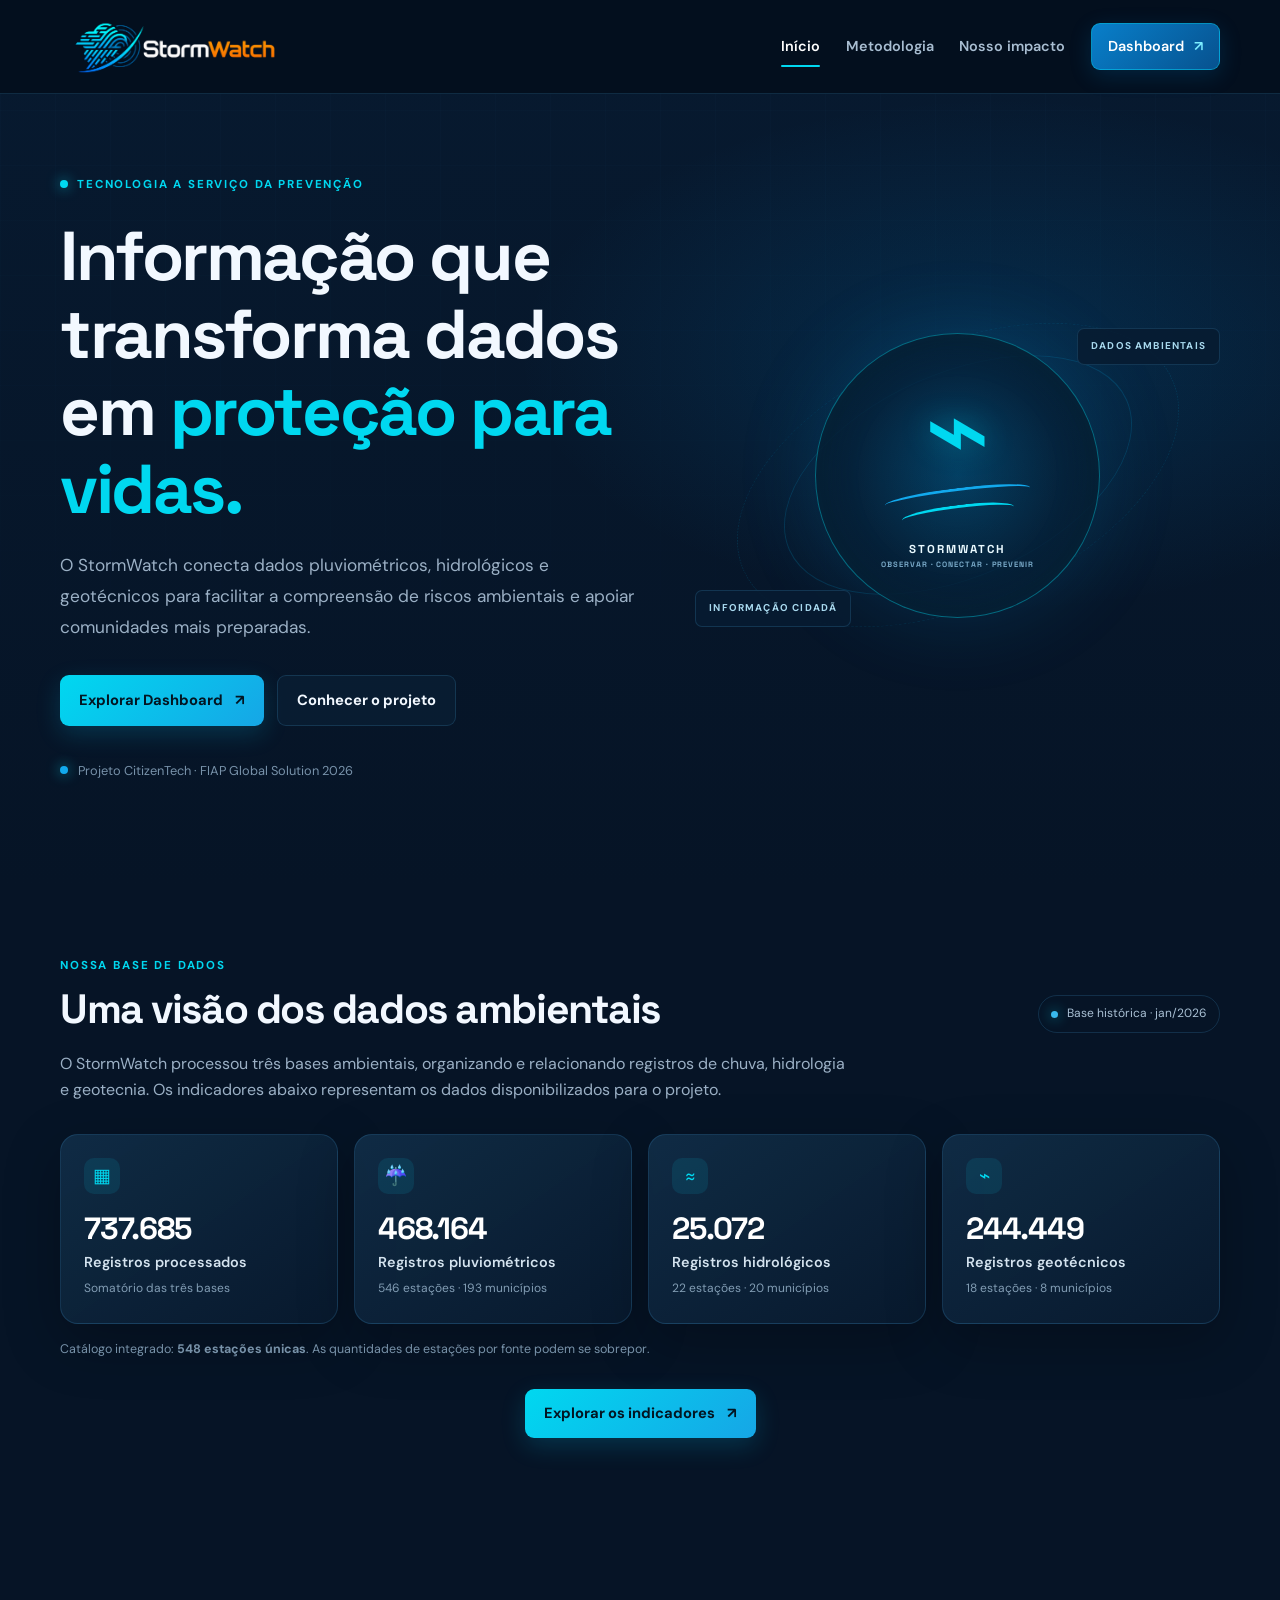
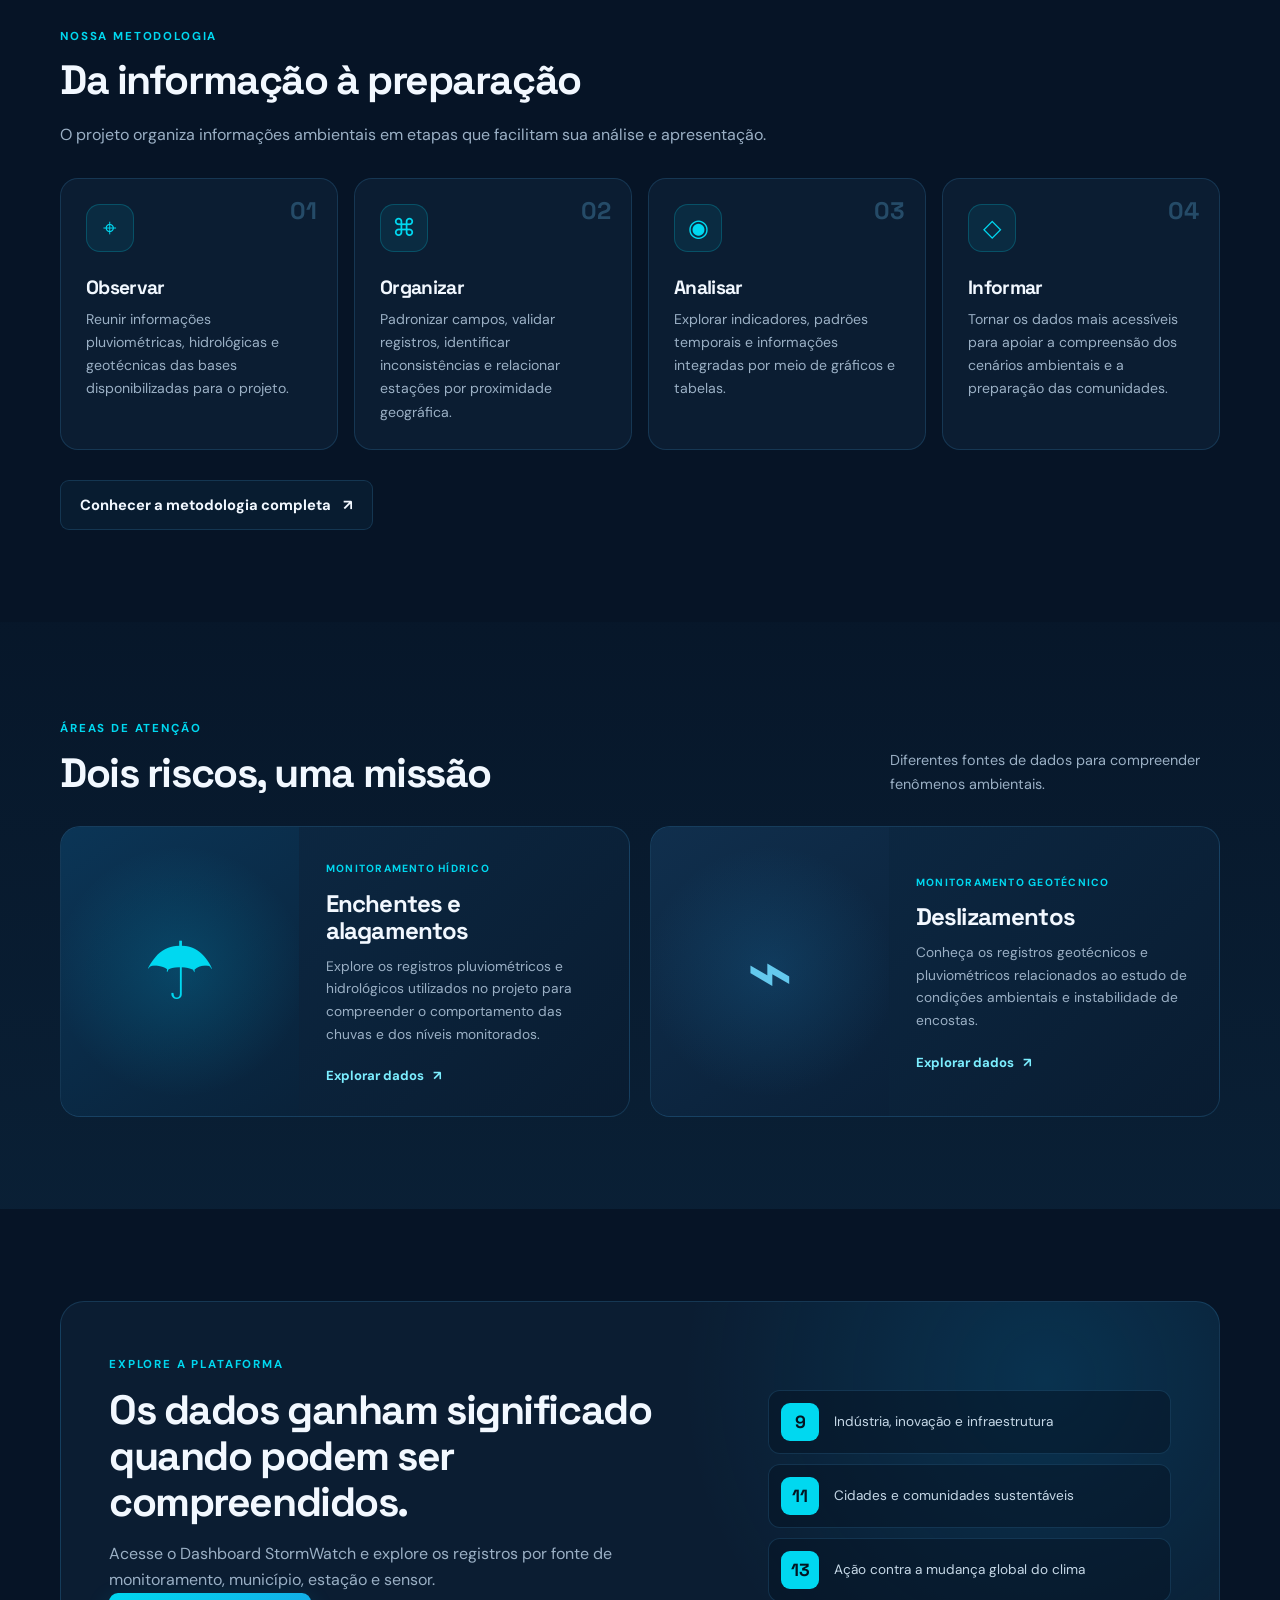
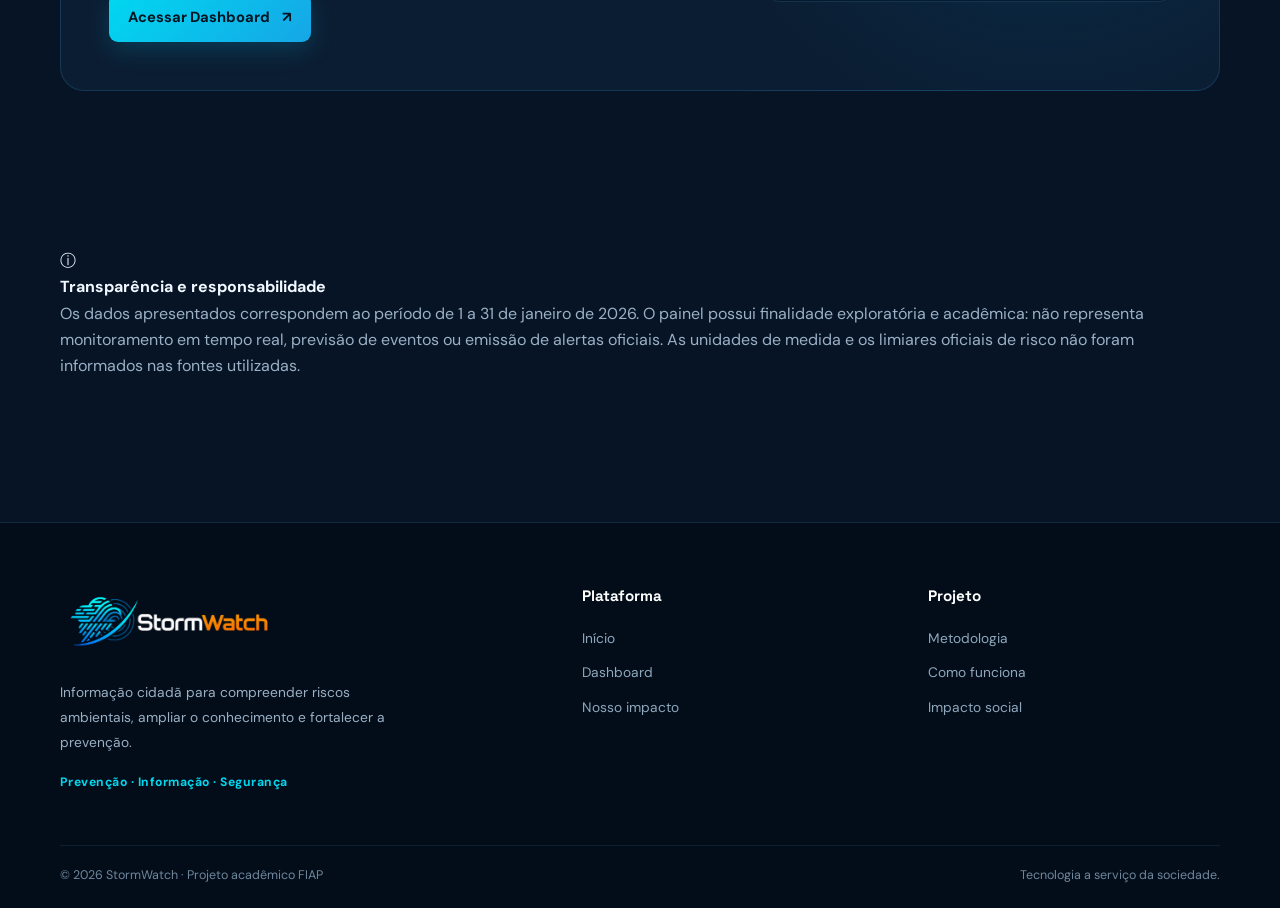
==== index.html @ f0cb2f3f "Adjusting layout" ====
<!DOCTYPE html>
<html lang="pt-BR">
<head>
    <meta charset="UTF-8">
    <meta name="viewport" content="width=device-width, initial-scale=1.0">
    <meta name="theme-color" content="#061426">

    <meta name="description" content="StormWatch: tecnologia cidadã que transforma dados ambientais em informação acessível para apoiar a prevenção de enchentes e deslizamentos.">

    <title>StormWatch | Informação para proteger vidas</title>

    <link rel="icon" href="/assets/img/logotipo.png">
    <link rel="stylesheet" href="/assets/css/style.css">

    <script src="/assets/js/main.js" defer></script>
</head>

<body>

    <div id="header"></div>

    <main>

        <!-- HERO -->
        <section class="hero">
            <div class="container hero-grid">

                <div class="hero-copy">

                    <span class="eyebrow">
                        <span class="pulse"></span>
                        TECNOLOGIA A SERVIÇO DA PREVENÇÃO
                    </span>

                    <h1>
                        Informação que transforma dados em
                        <span>proteção para vidas.</span>
                    </h1>

                    <p class="hero-lead">
                        O StormWatch conecta dados pluviométricos,
                        hidrológicos e geotécnicos para facilitar a
                        compreensão de riscos ambientais e apoiar
                        comunidades mais preparadas.
                    </p>

                    <div class="hero-actions">

                        <a class="button button-primary"
                           href="/pages/dashboard.html">
                            Explorar Dashboard
                            <span>↗</span>
                        </a>

                        <a class="button button-ghost"
                           href="#como-funciona">
                            Conhecer o projeto
                        </a>

                    </div>

                    <div class="hero-note">
                        <span class="dot-blue"></span>
                        Projeto CitizenTech · FIAP Global Solution 2026
                    </div>

                </div>

                <div class="hero-visual"
                     aria-label="Representação visual do monitoramento ambiental">

                    <div class="orbit orbit-one"></div>
                    <div class="orbit orbit-two"></div>

                    <div class="visual-core">

                        <div class="visual-cloud">⌁</div>

                        <div class="visual-wave"></div>
                        <div class="visual-wave wave-two"></div>

                        <span class="visual-label">
                            STORMWATCH
                            <br>
                            <small>OBSERVAR · CONECTAR · PREVENIR</small>
                        </span>

                    </div>

                    <span class="float-tag tag-top">
                        DADOS AMBIENTAIS
                    </span>

                    <span class="float-tag tag-bottom">
                        INFORMAÇÃO CIDADÃ
                    </span>

                </div>

            </div>
        </section>


        <!-- INDICADORES -->
        <section class="section section-tight" id="dados">

            <div class="container">

                <div class="section-heading">

                    <div>
                        <span class="eyebrow">NOSSA BASE DE DADOS</span>
                        <h2>Uma visão dos dados ambientais</h2>
                    </div>

                    <span class="status-pill">
                        <span class="status-dot"></span>
                        Base histórica · jan/2026
                    </span>

                </div>

                <p class="section-intro">
                    O StormWatch processou três bases ambientais,
                    organizando e relacionando registros de chuva,
                    hidrologia e geotecnia. Os indicadores abaixo
                    representam os dados disponibilizados para o projeto.
                </p>

                <div class="stats-grid">

                    <article class="stat-card">
                        <span class="stat-icon">▦</span>

                        <strong>737.685</strong>

                        <span>Registros processados</span>

                        <small>Somatório das três bases</small>
                    </article>

                    <article class="stat-card">
                        <span class="stat-icon">☔</span>

                        <strong>468.164</strong>

                        <span>Registros pluviométricos</span>

                        <small>546 estações · 193 municípios</small>
                    </article>

                    <article class="stat-card">
                        <span class="stat-icon">≈</span>

                        <strong>25.072</strong>

                        <span>Registros hidrológicos</span>

                        <small>22 estações · 20 municípios</small>
                    </article>

                    <article class="stat-card">
                        <span class="stat-icon">⌁</span>

                        <strong>244.449</strong>

                        <span>Registros geotécnicos</span>

                        <small>18 estações · 8 municípios</small>
                    </article>

                </div>

                <div class="data-footnote">
                    Catálogo integrado: <strong>548 estações únicas</strong>.
                    As quantidades de estações por fonte podem se sobrepor.
                </div>

                <div class="hero-actions" style="justify-content:center; margin-top:30px;">

                    <a class="button button-primary"
                       href="/pages/dashboard.html">
                        Explorar os indicadores
                        <span>↗</span>
                    </a>

                </div>

            </div>

        </section>


        <!-- COMO FUNCIONA -->
        <section class="section" id="como-funciona">

            <div class="container">

                <div class="section-heading">
                    <div>
                        <span class="eyebrow">NOSSA METODOLOGIA</span>
                        <h2>Da informação à preparação</h2>
                    </div>
                </div>

                <p class="section-intro">
                    O projeto organiza informações ambientais em etapas
                    que facilitam sua análise e apresentação.
                </p>

                <div class="steps-grid">

                    <article class="step-card">

                        <span class="step-number">01</span>

                        <div class="step-symbol">⌖</div>

                        <h3>Observar</h3>

                        <p>
                            Reunir informações pluviométricas,
                            hidrológicas e geotécnicas das bases
                            disponibilizadas para o projeto.
                        </p>

                    </article>

                    <article class="step-card">

                        <span class="step-number">02</span>

                        <div class="step-symbol">⌘</div>

                        <h3>Organizar</h3>

                        <p>
                            Padronizar campos, validar registros,
                            identificar inconsistências e relacionar
                            estações por proximidade geográfica.
                        </p>

                    </article>

                    <article class="step-card">

                        <span class="step-number">03</span>

                        <div class="step-symbol">◉</div>

                        <h3>Analisar</h3>

                        <p>
                            Explorar indicadores, padrões temporais
                            e informações integradas por meio de
                            gráficos e tabelas.
                        </p>

                    </article>

                    <article class="step-card">

                        <span class="step-number">04</span>

                        <div class="step-symbol">◇</div>

                        <h3>Informar</h3>

                        <p>
                            Tornar os dados mais acessíveis para
                            apoiar a compreensão dos cenários
                            ambientais e a preparação das comunidades.
                        </p>

                    </article>

                </div>

                <div class="hero-actions" style="margin-top:30px;">

                    <a class="button button-ghost"
                       href="/pages/metodologia.html">
                        Conhecer a metodologia completa
                        <span>↗</span>
                    </a>

                </div>

            </div>

        </section>


        <!-- ÁREAS DE MONITORAMENTO -->
        <section class="section risk-section" id="problemas">

            <div class="container">

                <div class="section-heading">

                    <div>
                        <span class="eyebrow">ÁREAS DE ATENÇÃO</span>
                        <h2>Dois riscos, uma missão</h2>
                    </div>

                    <p class="heading-side">
                        Diferentes fontes de dados para compreender
                        fenômenos ambientais.
                    </p>

                </div>

                <div class="risk-grid">

                    <a class="risk-card flood-card"
                       href="/pages/dashboard.html">

                        <div class="risk-art rain-art">☂</div>

                        <div class="risk-content">

                            <span class="card-kicker">
                                MONITORAMENTO HÍDRICO
                            </span>

                            <h3>Enchentes e alagamentos</h3>

                            <p>
                                Explore os registros pluviométricos
                                e hidrológicos utilizados no projeto
                                para compreender o comportamento
                                das chuvas e dos níveis monitorados.
                            </p>

                            <span class="text-link">
                                Explorar dados
                                <b>↗</b>
                            </span>

                        </div>

                    </a>


                    <a class="risk-card slide-card"
                       href="/pages/dashboard.html">

                        <div class="risk-art soil-art">⌁</div>

                        <div class="risk-content">

                            <span class="card-kicker">
                                MONITORAMENTO GEOTÉCNICO
                            </span>

                            <h3>Deslizamentos</h3>

                            <p>
                                Conheça os registros geotécnicos
                                e pluviométricos relacionados ao
                                estudo de condições ambientais
                                e instabilidade de encostas.
                            </p>

                            <span class="text-link">
                                Explorar dados
                                <b>↗</b>
                            </span>

                        </div>

                    </a>

                </div>

            </div>

        </section>


        <!-- DASHBOARD CTA -->
        <section class="section">

            <div class="container">

                <div class="impact-panel">

                    <div>

                        <span class="eyebrow">
                            EXPLORE A PLATAFORMA
                        </span>

                        <h2>
                            Os dados ganham significado quando
                            podem ser compreendidos.
                        </h2>

                        <p>
                            Acesse o Dashboard StormWatch e explore
                            os registros por fonte de monitoramento,
                            município, estação e sensor.
                        </p>

                        <a class="button button-primary"
                           href="/pages/dashboard.html">
                            Acessar Dashboard
                            <span>↗</span>
                        </a>

                    </div>

                    <div class="ods-list">

                        <div class="ods-item">
                            <b>9</b>
                            <span>
                                Indústria, inovação e infraestrutura
                            </span>
                        </div>

                        <div class="ods-item">
                            <b>11</b>
                            <span>
                                Cidades e comunidades sustentáveis
                            </span>
                        </div>

                        <div class="ods-item">
                            <b>13</b>
                            <span>
                                Ação contra a mudança global do clima
                            </span>
                        </div>

                    </div>

                </div>

            </div>

        </section>


        <!-- TRANSPARÊNCIA -->
        <section class="section section-tight">

            <div class="container">

                <div class="dashboard-notice">

                    <span>ⓘ</span>

                    <div>

                        <strong>
                            Transparência e responsabilidade
                        </strong>

                        <p>
                            Os dados apresentados correspondem ao
                            período de 1 a 31 de janeiro de 2026.
                            O painel possui finalidade exploratória
                            e acadêmica: não representa monitoramento
                            em tempo real, previsão de eventos ou
                            emissão de alertas oficiais. As unidades
                            de medida e os limiares oficiais de risco
                            não foram informados nas fontes utilizadas.
                        </p>

                    </div>

                </div>

            </div>

        </section>

    </main>

    <div id="footer"></div>

</body>
</html>
---- assets/css/style.css ----
@import url('https://fonts.googleapis.com/css2?family=DM+Sans:wght@400;500;600;700&family=Space+Grotesk:wght@400;500;600;700&display=swap');

:root {
  --bg: #061426;
  --bg-deep: #030c18;
  --surface: #0b1d32;
  --surface-2: #102943;
  --surface-3: #153653;
  --blue: #087fca;
  --blue-bright: #12a9ed;
  --cyan: #00d8f0;
  --cyan-soft: #7ceeff;
  --text: #f2f8ff;
  --muted: #9bb0c5;
  --border: rgba(76, 174, 230, .18);
  --shadow: 0 18px 55px rgba(0, 0, 0, .25);
  --radius: 18px;
  --container: 1160px;
}

* { box-sizing: border-box; margin: 0; padding: 0; }
html { scroll-behavior: smooth; scroll-padding-top: 110px; }
body { min-width: 320px; background: var(--bg); color: var(--text); font-family: "DM Sans", sans-serif; line-height: 1.65; }
a { color: inherit; }
button, a { -webkit-tap-highlight-color: transparent; }
.container { width: min(var(--container), calc(100% - 48px)); margin-inline: auto; }
h1, h2, h3 { font-family: "Space Grotesk", sans-serif; line-height: 1.12; letter-spacing: -.035em; }
h1 { font-size: clamp(2.7rem, 5.4vw, 4.8rem); }
h2 { font-size: clamp(2rem, 3.2vw, 3rem); }
p { color: var(--muted); }
::selection { background: rgba(0, 216, 240, .28); color: white; }

/* Header compartilhado */
.site-header { position: fixed; inset: 0 0 auto; z-index: 1000; height: 94px; background: rgba(4, 15, 29, .91); border-bottom: 1px solid var(--border); backdrop-filter: blur(18px); -webkit-backdrop-filter: blur(18px); }
.nav-container { height: 100%; display: flex; align-items: center; justify-content: space-between; gap: 28px; }
.brand { display: flex; align-items: center; flex: 0 0 auto; }
.brand-logo { display: block; width: 230px; max-height: 76px; object-fit: contain; }
.nav-links { display: flex; align-items: center; gap: clamp(14px, 2vw, 27px); }
.nav-links a { position: relative; color: #a9bed2; text-decoration: none; font-size: .9rem; font-weight: 600; white-space: nowrap; transition: color .2s ease; }
.nav-links a:not(.nav-cta)::after { content: ""; position: absolute; left: 0; bottom: -9px; width: 0; height: 2px; border-radius: 2px; background: var(--cyan); transition: width .25s ease; }
.nav-links a:hover, .nav-links a.active { color: white; }
.nav-links a:hover::after, .nav-links a.active::after { width: 100%; }
.nav-links .nav-cta { display: inline-flex; align-items: center; gap: 10px; padding: 11px 16px; border: 1px solid rgba(0,216,240,.45); border-radius: 9px; color: white; background: linear-gradient(135deg, #087fca, #07528f); box-shadow: 0 6px 22px rgba(0, 125, 202, .2); }
.nav-links .nav-cta:hover { background: linear-gradient(135deg, #099bdc, #0866a9); transform: translateY(-1px); }
.nav-cta span { color: var(--cyan-soft); }
.menu-toggle { display: none; width: 44px; height: 44px; border: 1px solid var(--border); border-radius: 10px; background: var(--surface); color: var(--cyan); font-size: 1.5rem; cursor: pointer; }

/* Hero */
.hero { position: relative; overflow: hidden; padding: 170px 0 105px; background: radial-gradient(ellipse at 78% 40%, rgba(0, 132, 210, .19), transparent 34%), linear-gradient(180deg, #071a30, var(--bg)); }
.hero::before { content: ""; position: absolute; inset: 0; pointer-events: none; opacity: .2; background-image: linear-gradient(rgba(64,163,215,.12) 1px, transparent 1px), linear-gradient(90deg, rgba(64,163,215,.12) 1px, transparent 1px); background-size: 55px 55px; mask-image: linear-gradient(to bottom, black, transparent 85%); }
.hero-grid { position: relative; display: grid; grid-template-columns: 1.05fr .95fr; align-items: center; gap: 55px; }
.eyebrow { display: inline-flex; align-items: center; gap: 9px; color: var(--cyan); font-size: .72rem; font-weight: 700; letter-spacing: .16em; }
.pulse, .status-dot, .dot-blue { width: 8px; height: 8px; display: inline-block; border-radius: 50%; background: var(--cyan); box-shadow: 0 0 13px rgba(0,216,240,.7); }
.hero h1 { max-width: 720px; margin: 22px 0; }
.hero h1 span, .page-hero h1 span { color: var(--cyan); }
.hero-lead { max-width: 590px; font-size: 1.08rem; line-height: 1.8; }
.hero-actions { display: flex; flex-wrap: wrap; gap: 13px; margin-top: 32px; }
.button { display: inline-flex; align-items: center; justify-content: center; gap: 12px; min-height: 48px; padding: 12px 19px; border-radius: 9px; text-decoration: none; font-weight: 700; font-size: .92rem; transition: transform .2s ease, background .2s ease, box-shadow .2s ease; }
.button:hover { transform: translateY(-2px); }
.button-primary { color: #031522; background: linear-gradient(135deg, #00d8f0, #16a6e6); box-shadow: 0 8px 25px rgba(0, 180, 225, .2); }
.button-primary:hover { box-shadow: 0 10px 30px rgba(0, 180, 225, .32); }
.button-ghost { color: var(--text); border: 1px solid var(--border); background: rgba(12,35,57,.55); }
.button-ghost:hover { border-color: var(--cyan); }
.hero-note { display: flex; align-items: center; gap: 10px; margin-top: 34px; color: #7892aa; font-size: .8rem; }
.dot-blue { background: var(--blue-bright); }
.hero-visual { position: relative; min-height: 420px; display: grid; place-items: center; }
.visual-core { position: relative; z-index: 2; display: flex; flex-direction: column; align-items: center; justify-content: center; width: 285px; height: 285px; border: 1px solid rgba(0,216,240,.42); border-radius: 50%; background: radial-gradient(circle, rgba(0,143,206,.28), rgba(6,25,46,.88) 68%); box-shadow: 0 0 80px rgba(0,151,218,.17), inset 0 0 50px rgba(0,216,240,.08); }
.visual-cloud { color: var(--cyan); font-size: 7rem; line-height: .9; text-shadow: 0 0 30px rgba(0,216,240,.4); }
.visual-wave { width: 145px; height: 17px; margin-top: 7px; border-top: 3px solid var(--blue-bright); border-radius: 50%; transform: skewY(-7deg); }
.wave-two { width: 112px; margin-top: 0; border-color: var(--cyan); }
.visual-label { margin-top: 20px; color: #eafaff; text-align: center; font: 700 .72rem "Space Grotesk", sans-serif; letter-spacing: .18em; }
.visual-label small { color: #79a9c8; font-size: .48rem; letter-spacing: .12em; }
.orbit { position: absolute; width: 370px; height: 370px; border: 1px solid rgba(0,174,224,.18); border-radius: 50%; transform: rotate(-24deg) scaleY(.55); }
.orbit-two { width: 470px; height: 470px; border-style: dashed; border-color: rgba(0,174,224,.14); }
.float-tag { position: absolute; z-index: 3; padding: 9px 13px; border: 1px solid var(--border); border-radius: 7px; background: rgba(7,28,49,.88); color: #a8d9ee; font-size: .62rem; font-weight: 700; letter-spacing: .12em; }
.tag-top { top: 15%; right: 0; }
.tag-bottom { bottom: 14%; left: 0; }

/* Seções e indicadores */
.section { padding: 92px 0; }
.section-tight { padding-top: 65px; }
.section-heading { display: flex; align-items: end; justify-content: space-between; gap: 24px; margin-bottom: 18px; }
.section-heading h2 { margin-top: 10px; }
.section-intro { max-width: 790px; margin-bottom: 30px; }
.status-pill { display: inline-flex; align-items: center; gap: 9px; padding: 8px 12px; border: 1px solid var(--border); border-radius: 999px; color: #a9c0d4; font-size: .75rem; white-space: nowrap; }
.status-dot { width: 7px; height: 7px; background: #39b9ed; }
.stats-grid { display: grid; grid-template-columns: repeat(4, 1fr); gap: 16px; }
.stats-three { grid-template-columns: repeat(3, 1fr); }
.stat-card { display: flex; flex-direction: column; align-items: flex-start; min-height: 190px; padding: 23px; border: 1px solid var(--border); border-radius: var(--radius); background: linear-gradient(145deg, rgba(16,44,70,.95), rgba(8,26,46,.96)); box-shadow: var(--shadow); }
.stat-icon { display: grid; place-items: center; width: 36px; height: 36px; margin-bottom: 15px; border-radius: 10px; color: var(--cyan); background: rgba(0,216,240,.1); font-size: 1.2rem; }
.stat-card strong { color: white; font: 700 clamp(1.55rem, 2.4vw, 2.05rem) "Space Grotesk", sans-serif; letter-spacing: -.04em; }
.stat-card > span:not(.stat-icon) { margin-top: 3px; color: #d4e3ef; font-size: .9rem; font-weight: 600; }
.stat-card small { margin-top: 5px; color: #829db4; font-size: .75rem; }
.data-footnote { margin-top: 15px; color: #7892a9; font-size: .78rem; }

/* Passos */
.steps-grid { display: grid; grid-template-columns: repeat(4, 1fr); gap: 16px; margin-top: 30px; }
.step-card { position: relative; min-height: 235px; padding: 25px; overflow: hidden; border: 1px solid var(--border); border-radius: var(--radius); background: var(--surface); }
.step-number { position: absolute; top: 16px; right: 20px; color: rgba(87,164,205,.35); font: 700 1.5rem "Space Grotesk", sans-serif; }
.step-symbol { display: grid; place-items: center; width: 48px; height: 48px; margin-bottom: 25px; border: 1px solid rgba(0,216,240,.22); border-radius: 14px; color: var(--cyan); background: rgba(0,216,240,.08); font-size: 1.5rem; }
.step-card h3 { margin-bottom: 9px; font-size: 1.2rem; }
.step-card p { font-size: .88rem; }

/* Cartões de risco */
.risk-section { background: linear-gradient(180deg, rgba(10,34,57,.2), rgba(11,36,59,.72)); }
.heading-side { max-width: 330px; font-size: .9rem; }
.risk-grid { display: grid; grid-template-columns: 1fr 1fr; gap: 20px; margin-top: 30px; }
.risk-card { display: grid; grid-template-columns: .72fr 1fr; min-height: 270px; overflow: hidden; border: 1px solid var(--border); border-radius: 20px; background: linear-gradient(135deg, #0d2b47, #091c31); text-decoration: none; transition: transform .25s ease, border-color .25s ease; }
.risk-card:hover { transform: translateY(-4px); border-color: rgba(0,216,240,.5); }
.risk-art { display: grid; place-items: center; color: var(--cyan); background: radial-gradient(circle, rgba(0,177,224,.2), transparent 67%), linear-gradient(145deg, #0b3556, #09223a); font-size: 5rem; }
.soil-art { color: #64c9ed; background: radial-gradient(circle, rgba(27,130,190,.22), transparent 67%), linear-gradient(145deg, #102f4d, #0a2038); }
.risk-content { align-self: center; padding: 27px; }
.card-kicker { color: var(--cyan); font-size: .65rem; font-weight: 700; letter-spacing: .12em; }
.risk-content h3 { margin: 10px 0; font-size: 1.5rem; }
.risk-content p { font-size: .86rem; }
.text-link { display: inline-flex; gap: 9px; margin-top: 20px; color: var(--cyan-soft); font-size: .82rem; font-weight: 700; }

/* Impacto */
.impact-section { padding-top: 80px; }
.impact-panel { display: grid; grid-template-columns: 1.2fr .8fr; gap: 55px; align-items: center; padding: 48px; border: 1px solid var(--border); border-radius: 24px; background: radial-gradient(circle at 85% 20%, rgba(0,146,211,.18), transparent 35%), var(--surface); }
.impact-panel h2 { max-width: 600px; margin: 12px 0 15px; }
.impact-panel p { max-width: 620px; }
.ods-list { display: grid; gap: 10px; }
.ods-item { display: flex; align-items: center; gap: 15px; padding: 12px; border: 1px solid var(--border); border-radius: 12px; background: rgba(4,19,35,.5); color: #c6d8e7; font-size: .85rem; }
.ods-item b { display: grid; place-items: center; flex: 0 0 38px; height: 38px; border-radius: 9px; color: #031522; background: var(--cyan); font: 700 1.1rem "Space Grotesk", sans-serif; }

/* Footer compartilhado */
.site-footer {
    margin-top: 50px;
    border-top: 1px solid var(--border);
    background: #030d19;
}

.footer-main {
    display: grid;
    grid-template-columns: 1.6fr 1fr 1fr;
    gap: 55px;
    padding-top: 60px;
    padding-bottom: 50px;
}

.footer-brand {
    max-width: 370px;
}

.footer-brand a {
    display: inline-block;
}

.footer-logo {
    display: block;
    width: 220px;
    max-height: 75px;
    object-fit: contain;
    object-position: left center;
}

.footer-brand p {
    max-width: 340px;
    margin-top: 14px;
    font-size: .86rem;
    line-height: 1.8;
}

.footer-tagline {
    display: inline-block;
    margin-top: 18px;
    color: var(--cyan);
    font-size: .76rem;
    font-weight: 700;
    letter-spacing: .04em;
}

.footer-links {
    display: flex;
    flex-direction: column;
    align-items: flex-start;
    gap: 12px;
}

.footer-links strong {
    margin-bottom: 7px;
    color: white;
    font-family: "Space Grotesk", sans-serif;
    font-size: .95rem;
}

.footer-links a {
    color: #8fa8bd;
    text-decoration: none;
    font-size: .86rem;
    transition: color .2s ease, transform .2s ease;
}

.footer-links a:hover {
    color: var(--cyan);
    transform: translateX(4px);
}

.footer-bottom {
    display: flex;
    justify-content: space-between;
    align-items: center;
    gap: 20px;
    padding-top: 20px;
    padding-bottom: 22px;
    border-top: 1px solid rgba(76,174,230,.12);
}

.footer-bottom span {
    color: #6f879d;
    font-size: .78rem;
    line-height: 1.6;
}

/* Páginas internas */
.inner-page { padding-top: 94px; }
.page-hero { position: relative; overflow: hidden; padding: 90px 0 55px; background: radial-gradient(ellipse at 85% 30%, rgba(0,145,210,.2), transparent 35%), linear-gradient(135deg, #0a2540, #061426 75%); border-bottom: 1px solid var(--border); }
.page-hero h1 { max-width: 850px; margin: 15px 0; font-size: clamp(2.6rem, 5vw, 4.2rem); }
.page-hero p { max-width: 720px; font-size: 1.02rem; }
.breadcrumb { display: flex; gap: 10px; margin-top: 28px; color: #7894ac; font-size: .78rem; }
.breadcrumb a { color: var(--cyan-soft); text-decoration: none; }
.content-grid { display: grid; grid-template-columns: 1fr 1fr; gap: 18px; margin-top: 28px; }
.content-card { padding: 29px; border: 1px solid var(--border); border-radius: var(--radius); background: var(--surface); }
.content-card h2 { margin: 10px 0 14px; font-size: 1.65rem; }
.content-card p + p { margin-top: 12px; }
.note-card { background: linear-gradient(145deg, rgba(14,45,72,.95), rgba(8,26,45,.98)); }
.blue-list { display: grid; gap: 9px; margin: 17px 0 0; padding-left: 20px; color: #a9bfd2; font-size: .9rem; }
.blue-list li::marker { color: var(--cyan); }
.download-panel { display: flex; align-items: center; justify-content: space-between; gap: 25px; margin-top: 22px; padding: 25px 28px; border: 1px solid var(--border); border-radius: var(--radius); background: rgba(10,36,59,.75); }
.download-panel h3 { margin-bottom: 6px; font-size: 1.2rem; }
.download-panel p { font-size: .86rem; }
.callout { margin-top: 25px; padding: 25px 28px; border-left: 3px solid var(--cyan); border-radius: 0 12px 12px 0; background: rgba(0,139,190,.1); }
.callout strong { color: var(--cyan-soft); }
.callout p { margin-top: 5px; }

/* Responsividade */
@media (max-width: 1080px) {
  .brand-logo { width: 190px; }
  .nav-links { gap: 14px; }
  .nav-links a { font-size: .82rem; }
  .hero-grid { gap: 25px; }
  .steps-grid { grid-template-columns: repeat(2, 1fr); }
}

@media (max-width: 820px) {
  .site-header { height: 82px; }
  .brand-logo { width: 190px; max-height: 65px; }
  .menu-toggle { display: grid; place-items: center; }

  .nav-links {
    position: absolute;
    top: 82px;
    left: 0;
    right: 0;
    display: flex;
    flex-direction: column;
    align-items: stretch;
    gap: 0;
    padding: 12px 24px 22px;
    border-bottom: 1px solid var(--border);
    background: rgba(4,15,29,.98);
    opacity: 0;
    visibility: hidden;
    transform: translateY(-8px);
    transition: .22s ease;
  }

  .nav-links.open {
    opacity: 1;
    visibility: visible;
    transform: translateY(0);
  }

  .nav-links a { padding: 13px 4px; font-size: .95rem; }
  .nav-links a::after { display: none; }
  .nav-links .nav-cta { justify-content: center; margin-top: 10px; }

  .hero { padding-top: 135px; }
  .hero-grid { grid-template-columns: 1fr; }
  .hero-copy { max-width: 700px; }
  .hero-visual { min-height: 340px; }

  .stats-grid { grid-template-columns: repeat(2, 1fr); }
  .risk-grid { grid-template-columns: 1fr; }
  .impact-panel { grid-template-columns: 1fr; gap: 30px; }

  .inner-page { padding-top: 82px; }

  .footer-main {
    grid-template-columns: 1.4fr 1fr;
    gap: 35px;
  }

  .footer-brand {
    grid-column: 1 / -1;
  }
}

@media (max-width: 560px) {
  .container { width: min(100% - 34px, var(--container)); }

  .brand-logo { width: 165px; }
  .hero { padding: 125px 0 65px; }
  .hero h1 { font-size: 2.65rem; }
  .hero-lead { font-size: .98rem; }
  .hero-visual { min-height: 300px; transform: scale(.88); margin: -10px -20px; }

  .section { padding: 65px 0; }
  .section-tight { padding-top: 48px; }
  .section-heading { align-items: flex-start; flex-direction: column; }

  .stats-grid,
  .stats-three,
  .steps-grid,
  .content-grid {
    grid-template-columns: 1fr;
  }

  .stat-card { min-height: 165px; }
  .risk-card { grid-template-columns: 1fr; }
  .risk-art { min-height: 145px; }
  .risk-content { padding: 23px; }
  .impact-panel { padding: 27px 22px; }

  .footer-main {
    grid-template-columns: 1fr 1fr;
    gap: 30px 18px;
    padding-top: 45px;
    padding-bottom: 38px;
  }

  .footer-brand { grid-column: 1 / -1; }
  .footer-logo { width: 185px; }

  .footer-bottom {
    flex-direction: column;
    align-items: flex-start;
    gap: 6px;
  }

  .page-hero { padding: 65px 0 42px; }
  .page-hero h1 { font-size: 2.65rem; }
  .download-panel { align-items: flex-start; flex-direction: column; }
  .download-panel .button { width: 100%; }
}

@media (prefers-reduced-motion: reduce) {
  *,
  *::before,
  *::after {
    scroll-behavior: auto !important;
    transition-duration: .01ms !important;
    animation-duration: .01ms !important;
  }
}
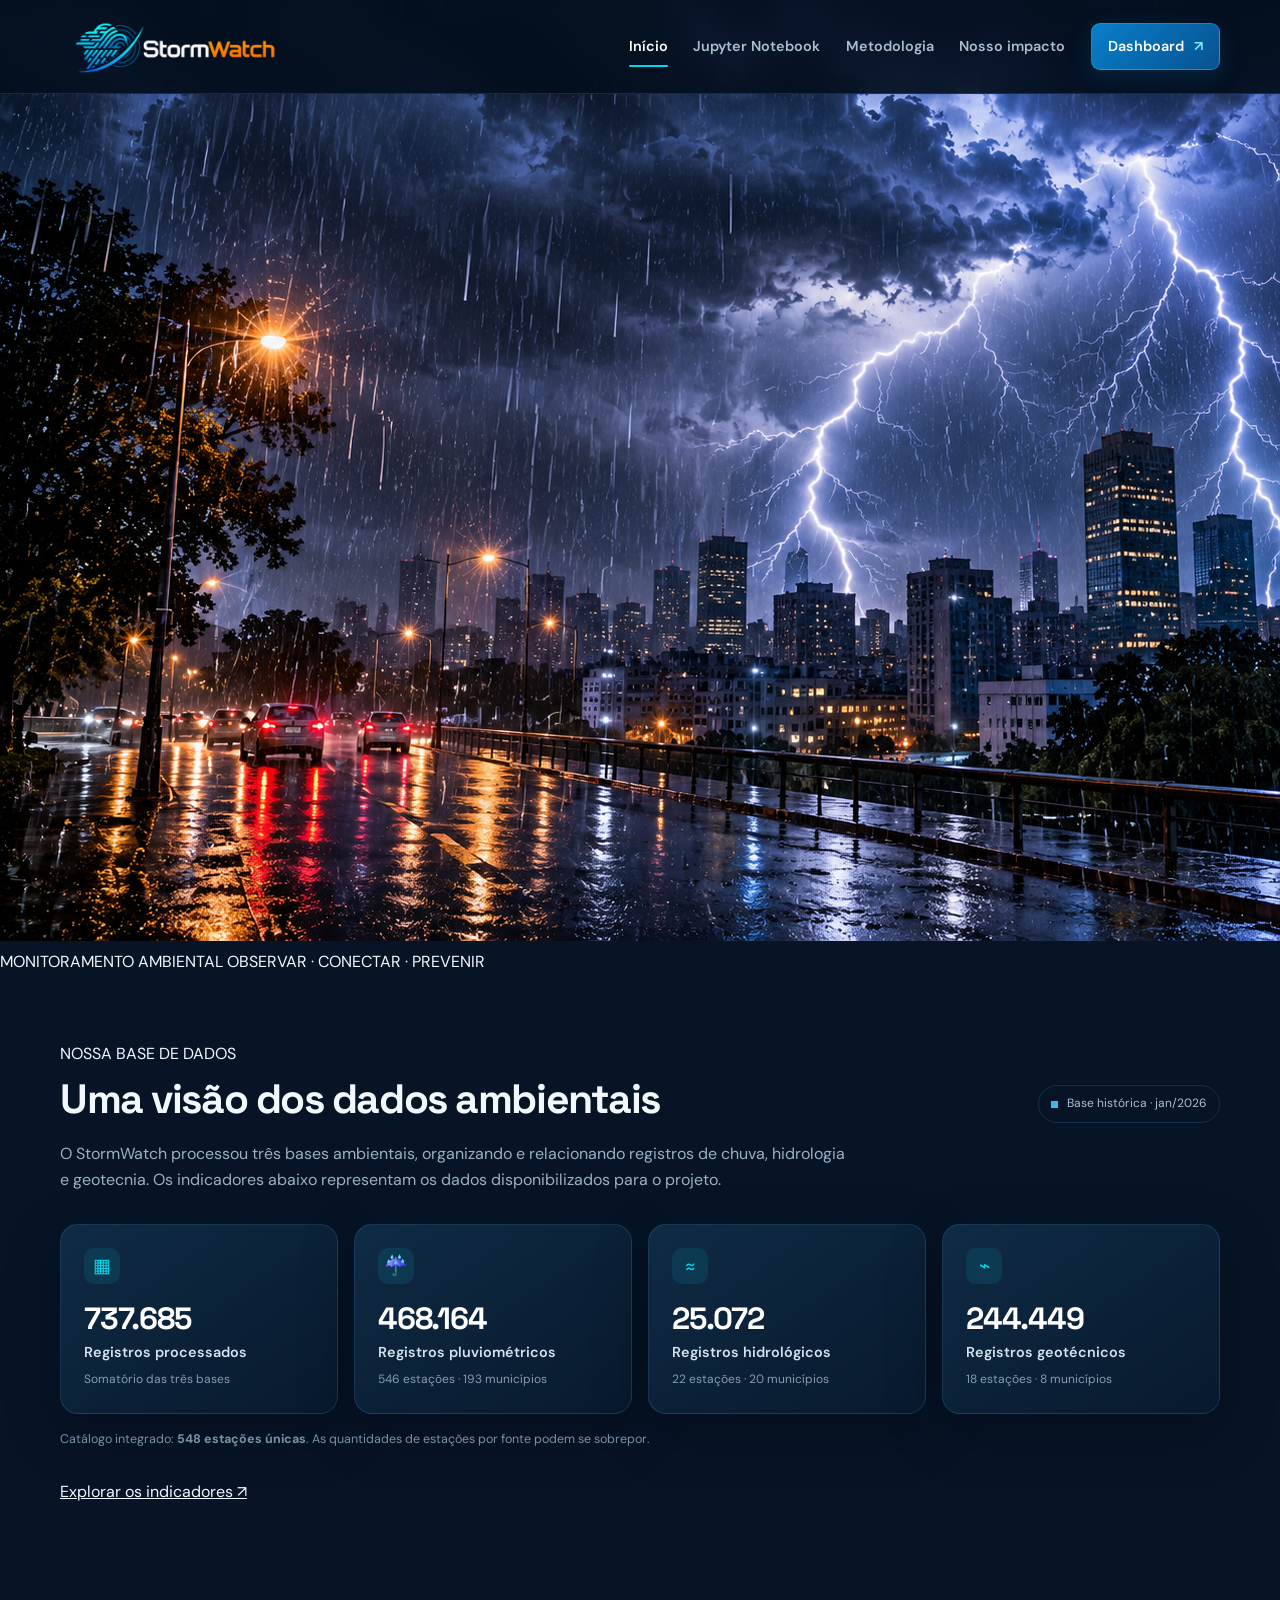
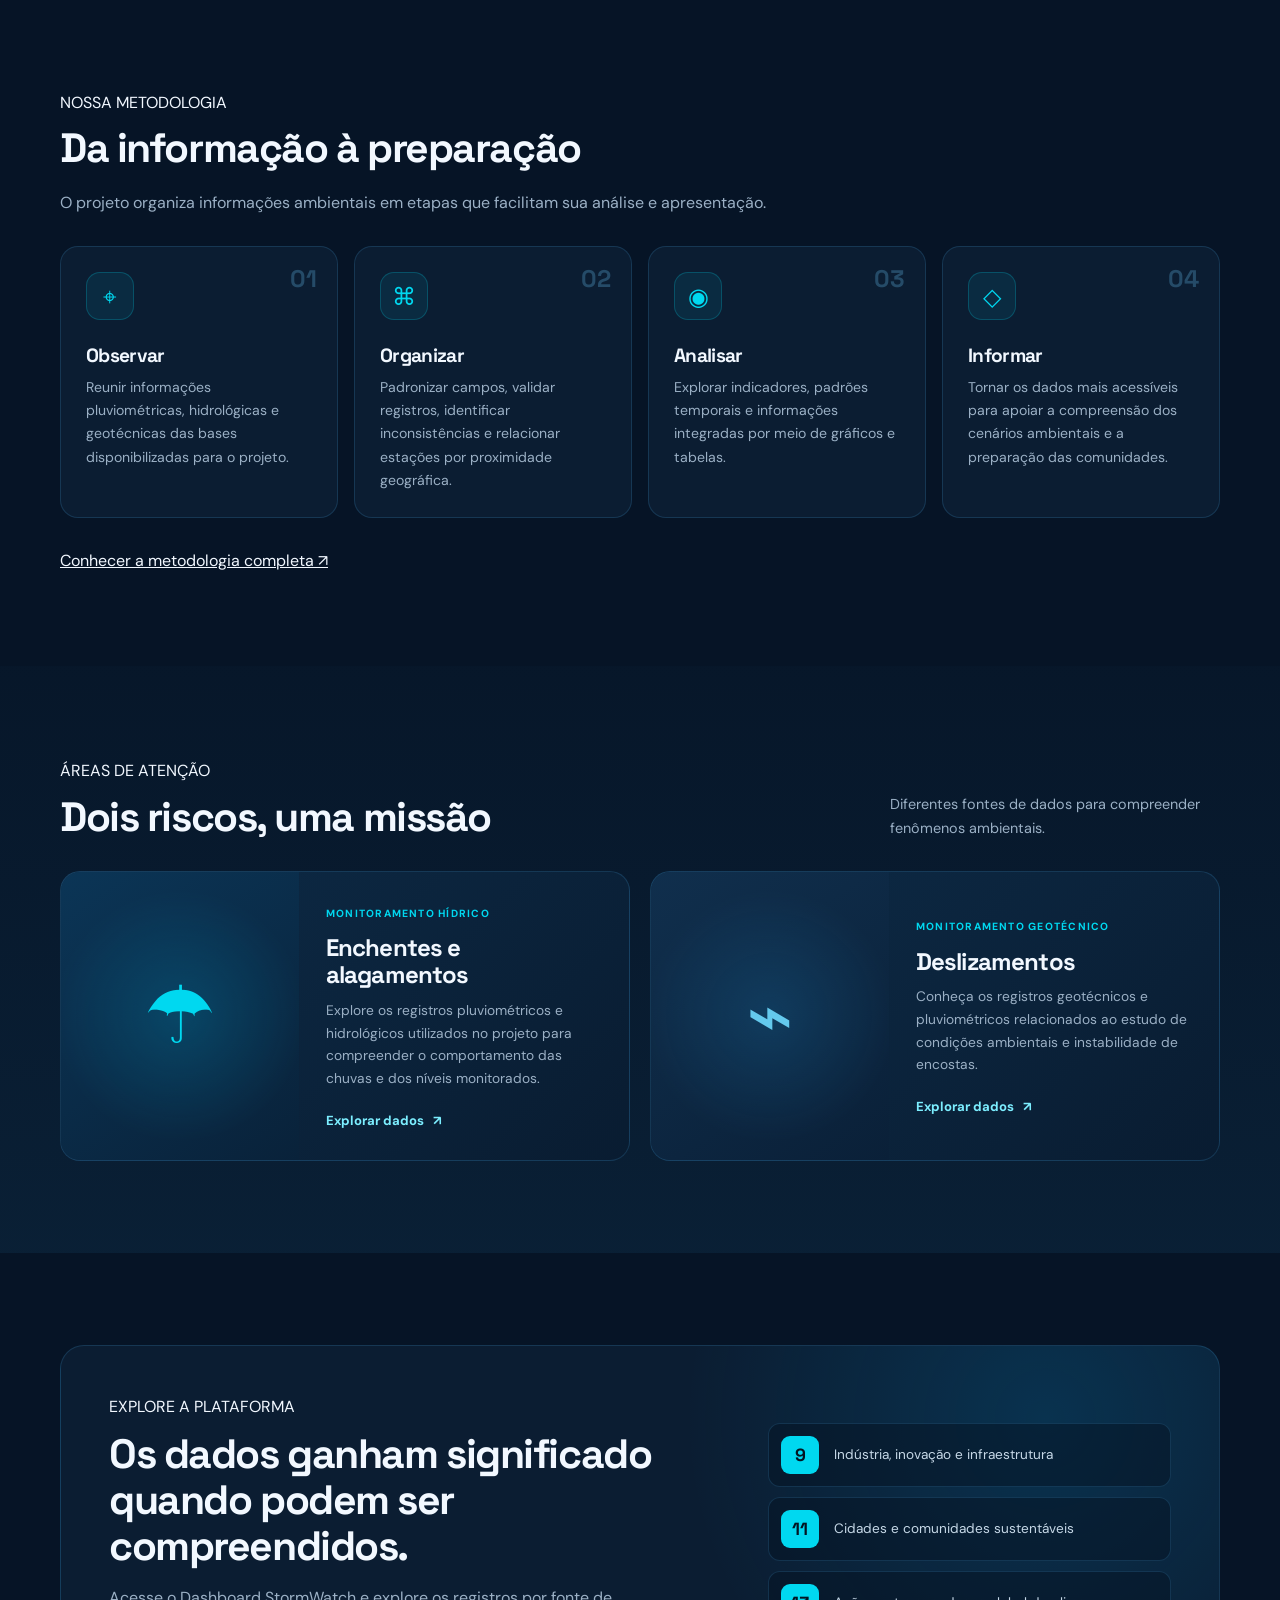
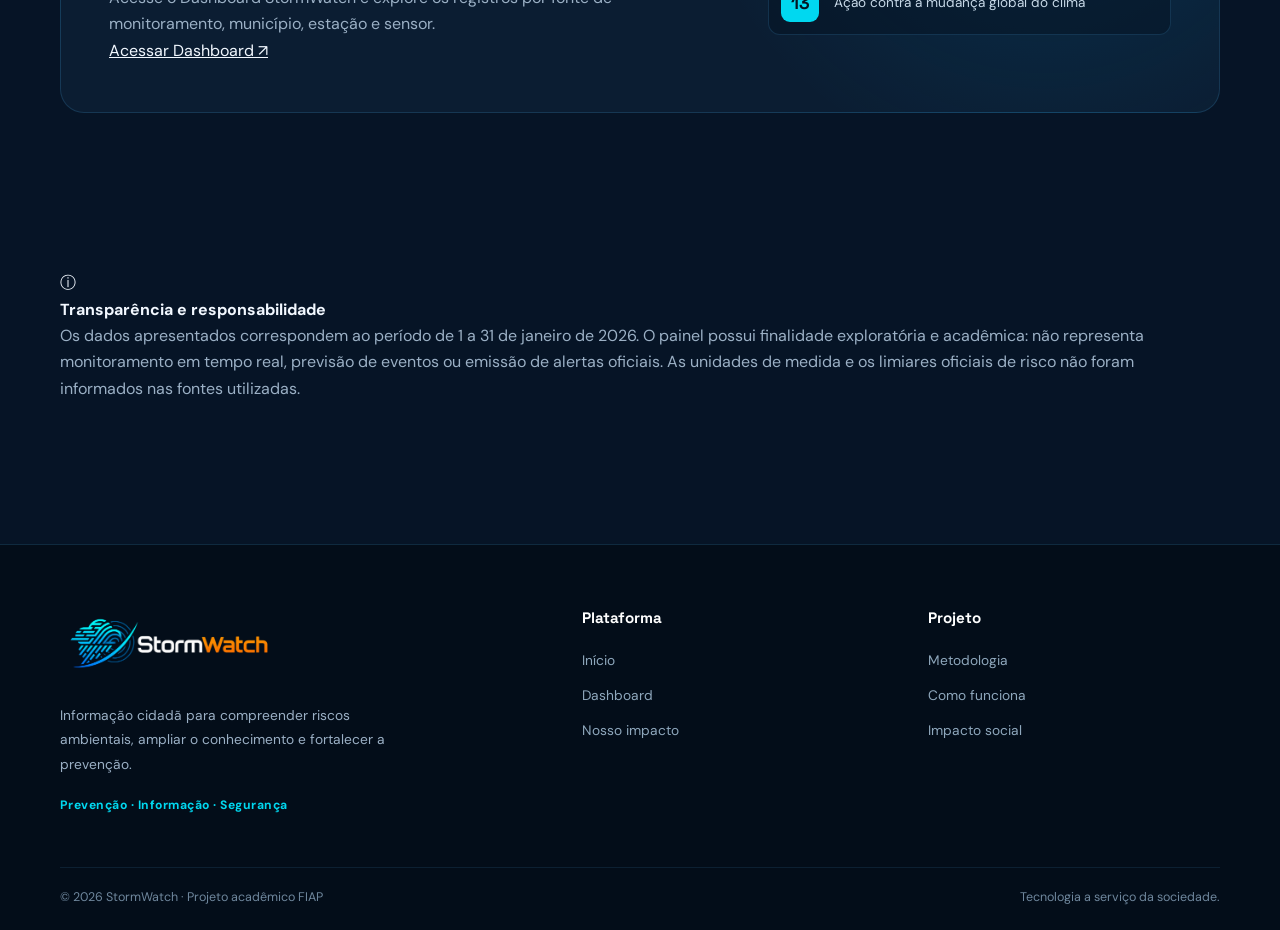
==== commit d0fb52e6: "Hero Jupyter Notebook" ====
--- a/index.html
+++ b/index.html
@@ -16,89 +16,28 @@
 </head>
 
 <body>
-
     <div id="header"></div>
-
     <main>
-
-        <!-- HERO -->
-        <section class="hero">
-            <div class="container hero-grid">
-
-                <div class="hero-copy">
-
-                    <span class="eyebrow">
-                        <span class="pulse"></span>
-                        TECNOLOGIA A SERVIÇO DA PREVENÇÃO
-                    </span>
-
-                    <h1>
-                        Informação que transforma dados em
-                        <span>proteção para vidas.</span>
-                    </h1>
-
-                    <p class="hero-lead">
-                        O StormWatch conecta dados pluviométricos,
-                        hidrológicos e geotécnicos para facilitar a
-                        compreensão de riscos ambientais e apoiar
-                        comunidades mais preparadas.
-                    </p>
-
-                    <div class="hero-actions">
-
-                        <a class="button button-primary"
-                           href="/pages/dashboard.html">
-                            Explorar Dashboard
-                            <span>↗</span>
-                        </a>
-
-                        <a class="button button-ghost"
-                           href="#como-funciona">
-                            Conhecer o projeto
-                        </a>
-
-                    </div>
-
-                    <div class="hero-note">
-                        <span class="dot-blue"></span>
-                        Projeto CitizenTech · FIAP Global Solution 2026
-                    </div>
-
-                </div>
-
-                <div class="hero-visual"
-                     aria-label="Representação visual do monitoramento ambiental">
-
-                    <div class="orbit orbit-one"></div>
-                    <div class="orbit orbit-two"></div>
-
-                    <div class="visual-core">
-
-                        <div class="visual-cloud">⌁</div>
-
-                        <div class="visual-wave"></div>
-                        <div class="visual-wave wave-two"></div>
-
-                        <span class="visual-label">
-                            STORMWATCH
-                            <br>
-                            <small>OBSERVAR · CONECTAR · PREVENIR</small>
-                        </span>
-
-                    </div>
-
-                    <span class="float-tag tag-top">
-                        DADOS AMBIENTAIS
-                    </span>
-
-                    <span class="float-tag tag-bottom">
-                        INFORMAÇÃO CIDADÃ
-                    </span>
-
-                </div>
-
-            </div>
-        </section>
+        <div class="hero-visual" aria-label="Tempestade urbana com raios e chuva intensa">
+
+            <img
+                src="assets/img/tempestade.png"
+                alt="Tempestade elétrica sobre uma região urbana durante chuva intensa"
+                class="hero-image"
+            >
+
+            <div class="hero-image-overlay"></div>
+
+            <span class="float-tag tag-top">
+                <span class="pulse"></span>
+                MONITORAMENTO AMBIENTAL
+            </span>
+
+            <span class="float-tag tag-bottom">
+                OBSERVAR · CONECTAR · PREVENIR
+            </span>
+
+        </div>
 
 
         <!-- INDICADORES -->
--- a/assets/css/style.css
+++ b/assets/css/style.css
@@ -19,235 +19,713 @@
   --container: 1160px;
 }
 
-* { box-sizing: border-box; margin: 0; padding: 0; }
-html { scroll-behavior: smooth; scroll-padding-top: 110px; }
-body { min-width: 320px; background: var(--bg); color: var(--text); font-family: "DM Sans", sans-serif; line-height: 1.65; }
-a { color: inherit; }
-button, a { -webkit-tap-highlight-color: transparent; }
-.container { width: min(var(--container), calc(100% - 48px)); margin-inline: auto; }
-h1, h2, h3 { font-family: "Space Grotesk", sans-serif; line-height: 1.12; letter-spacing: -.035em; }
-h1 { font-size: clamp(2.7rem, 5.4vw, 4.8rem); }
-h2 { font-size: clamp(2rem, 3.2vw, 3rem); }
-p { color: var(--muted); }
-::selection { background: rgba(0, 216, 240, .28); color: white; }
-
-/* Header compartilhado */
-.site-header { position: fixed; inset: 0 0 auto; z-index: 1000; height: 94px; background: rgba(4, 15, 29, .91); border-bottom: 1px solid var(--border); backdrop-filter: blur(18px); -webkit-backdrop-filter: blur(18px); }
-.nav-container { height: 100%; display: flex; align-items: center; justify-content: space-between; gap: 28px; }
-.brand { display: flex; align-items: center; flex: 0 0 auto; }
-.brand-logo { display: block; width: 230px; max-height: 76px; object-fit: contain; }
-.nav-links { display: flex; align-items: center; gap: clamp(14px, 2vw, 27px); }
-.nav-links a { position: relative; color: #a9bed2; text-decoration: none; font-size: .9rem; font-weight: 600; white-space: nowrap; transition: color .2s ease; }
-.nav-links a:not(.nav-cta)::after { content: ""; position: absolute; left: 0; bottom: -9px; width: 0; height: 2px; border-radius: 2px; background: var(--cyan); transition: width .25s ease; }
-.nav-links a:hover, .nav-links a.active { color: white; }
-.nav-links a:hover::after, .nav-links a.active::after { width: 100%; }
-.nav-links .nav-cta { display: inline-flex; align-items: center; gap: 10px; padding: 11px 16px; border: 1px solid rgba(0,216,240,.45); border-radius: 9px; color: white; background: linear-gradient(135deg, #087fca, #07528f); box-shadow: 0 6px 22px rgba(0, 125, 202, .2); }
-.nav-links .nav-cta:hover { background: linear-gradient(135deg, #099bdc, #0866a9); transform: translateY(-1px); }
-.nav-cta span { color: var(--cyan-soft); }
-.menu-toggle { display: none; width: 44px; height: 44px; border: 1px solid var(--border); border-radius: 10px; background: var(--surface); color: var(--cyan); font-size: 1.5rem; cursor: pointer; }
-
-/* Hero */
-.hero { position: relative; overflow: hidden; padding: 170px 0 105px; background: radial-gradient(ellipse at 78% 40%, rgba(0, 132, 210, .19), transparent 34%), linear-gradient(180deg, #071a30, var(--bg)); }
-.hero::before { content: ""; position: absolute; inset: 0; pointer-events: none; opacity: .2; background-image: linear-gradient(rgba(64,163,215,.12) 1px, transparent 1px), linear-gradient(90deg, rgba(64,163,215,.12) 1px, transparent 1px); background-size: 55px 55px; mask-image: linear-gradient(to bottom, black, transparent 85%); }
-.hero-grid { position: relative; display: grid; grid-template-columns: 1.05fr .95fr; align-items: center; gap: 55px; }
-.eyebrow { display: inline-flex; align-items: center; gap: 9px; color: var(--cyan); font-size: .72rem; font-weight: 700; letter-spacing: .16em; }
-.pulse, .status-dot, .dot-blue { width: 8px; height: 8px; display: inline-block; border-radius: 50%; background: var(--cyan); box-shadow: 0 0 13px rgba(0,216,240,.7); }
-.hero h1 { max-width: 720px; margin: 22px 0; }
-.hero h1 span, .page-hero h1 span { color: var(--cyan); }
-.hero-lead { max-width: 590px; font-size: 1.08rem; line-height: 1.8; }
-.hero-actions { display: flex; flex-wrap: wrap; gap: 13px; margin-top: 32px; }
-.button { display: inline-flex; align-items: center; justify-content: center; gap: 12px; min-height: 48px; padding: 12px 19px; border-radius: 9px; text-decoration: none; font-weight: 700; font-size: .92rem; transition: transform .2s ease, background .2s ease, box-shadow .2s ease; }
-.button:hover { transform: translateY(-2px); }
-.button-primary { color: #031522; background: linear-gradient(135deg, #00d8f0, #16a6e6); box-shadow: 0 8px 25px rgba(0, 180, 225, .2); }
-.button-primary:hover { box-shadow: 0 10px 30px rgba(0, 180, 225, .32); }
-.button-ghost { color: var(--text); border: 1px solid var(--border); background: rgba(12,35,57,.55); }
-.button-ghost:hover { border-color: var(--cyan); }
-.hero-note { display: flex; align-items: center; gap: 10px; margin-top: 34px; color: #7892aa; font-size: .8rem; }
-.dot-blue { background: var(--blue-bright); }
-.hero-visual { position: relative; min-height: 420px; display: grid; place-items: center; }
-.visual-core { position: relative; z-index: 2; display: flex; flex-direction: column; align-items: center; justify-content: center; width: 285px; height: 285px; border: 1px solid rgba(0,216,240,.42); border-radius: 50%; background: radial-gradient(circle, rgba(0,143,206,.28), rgba(6,25,46,.88) 68%); box-shadow: 0 0 80px rgba(0,151,218,.17), inset 0 0 50px rgba(0,216,240,.08); }
-.visual-cloud { color: var(--cyan); font-size: 7rem; line-height: .9; text-shadow: 0 0 30px rgba(0,216,240,.4); }
-.visual-wave { width: 145px; height: 17px; margin-top: 7px; border-top: 3px solid var(--blue-bright); border-radius: 50%; transform: skewY(-7deg); }
-.wave-two { width: 112px; margin-top: 0; border-color: var(--cyan); }
-.visual-label { margin-top: 20px; color: #eafaff; text-align: center; font: 700 .72rem "Space Grotesk", sans-serif; letter-spacing: .18em; }
-.visual-label small { color: #79a9c8; font-size: .48rem; letter-spacing: .12em; }
-.orbit { position: absolute; width: 370px; height: 370px; border: 1px solid rgba(0,174,224,.18); border-radius: 50%; transform: rotate(-24deg) scaleY(.55); }
-.orbit-two { width: 470px; height: 470px; border-style: dashed; border-color: rgba(0,174,224,.14); }
-.float-tag { position: absolute; z-index: 3; padding: 9px 13px; border: 1px solid var(--border); border-radius: 7px; background: rgba(7,28,49,.88); color: #a8d9ee; font-size: .62rem; font-weight: 700; letter-spacing: .12em; }
-.tag-top { top: 15%; right: 0; }
-.tag-bottom { bottom: 14%; left: 0; }
-
-/* Seções e indicadores */
-.section { padding: 92px 0; }
-.section-tight { padding-top: 65px; }
-.section-heading { display: flex; align-items: end; justify-content: space-between; gap: 24px; margin-bottom: 18px; }
-.section-heading h2 { margin-top: 10px; }
-.section-intro { max-width: 790px; margin-bottom: 30px; }
-.status-pill { display: inline-flex; align-items: center; gap: 9px; padding: 8px 12px; border: 1px solid var(--border); border-radius: 999px; color: #a9c0d4; font-size: .75rem; white-space: nowrap; }
-.status-dot { width: 7px; height: 7px; background: #39b9ed; }
-.stats-grid { display: grid; grid-template-columns: repeat(4, 1fr); gap: 16px; }
-.stats-three { grid-template-columns: repeat(3, 1fr); }
-.stat-card { display: flex; flex-direction: column; align-items: flex-start; min-height: 190px; padding: 23px; border: 1px solid var(--border); border-radius: var(--radius); background: linear-gradient(145deg, rgba(16,44,70,.95), rgba(8,26,46,.96)); box-shadow: var(--shadow); }
-.stat-icon { display: grid; place-items: center; width: 36px; height: 36px; margin-bottom: 15px; border-radius: 10px; color: var(--cyan); background: rgba(0,216,240,.1); font-size: 1.2rem; }
-.stat-card strong { color: white; font: 700 clamp(1.55rem, 2.4vw, 2.05rem) "Space Grotesk", sans-serif; letter-spacing: -.04em; }
-.stat-card > span:not(.stat-icon) { margin-top: 3px; color: #d4e3ef; font-size: .9rem; font-weight: 600; }
-.stat-card small { margin-top: 5px; color: #829db4; font-size: .75rem; }
-.data-footnote { margin-top: 15px; color: #7892a9; font-size: .78rem; }
-
-/* Passos */
-.steps-grid { display: grid; grid-template-columns: repeat(4, 1fr); gap: 16px; margin-top: 30px; }
-.step-card { position: relative; min-height: 235px; padding: 25px; overflow: hidden; border: 1px solid var(--border); border-radius: var(--radius); background: var(--surface); }
-.step-number { position: absolute; top: 16px; right: 20px; color: rgba(87,164,205,.35); font: 700 1.5rem "Space Grotesk", sans-serif; }
-.step-symbol { display: grid; place-items: center; width: 48px; height: 48px; margin-bottom: 25px; border: 1px solid rgba(0,216,240,.22); border-radius: 14px; color: var(--cyan); background: rgba(0,216,240,.08); font-size: 1.5rem; }
-.step-card h3 { margin-bottom: 9px; font-size: 1.2rem; }
-.step-card p { font-size: .88rem; }
-
-/* Cartões de risco */
-.risk-section { background: linear-gradient(180deg, rgba(10,34,57,.2), rgba(11,36,59,.72)); }
-.heading-side { max-width: 330px; font-size: .9rem; }
-.risk-grid { display: grid; grid-template-columns: 1fr 1fr; gap: 20px; margin-top: 30px; }
-.risk-card { display: grid; grid-template-columns: .72fr 1fr; min-height: 270px; overflow: hidden; border: 1px solid var(--border); border-radius: 20px; background: linear-gradient(135deg, #0d2b47, #091c31); text-decoration: none; transition: transform .25s ease, border-color .25s ease; }
-.risk-card:hover { transform: translateY(-4px); border-color: rgba(0,216,240,.5); }
-.risk-art { display: grid; place-items: center; color: var(--cyan); background: radial-gradient(circle, rgba(0,177,224,.2), transparent 67%), linear-gradient(145deg, #0b3556, #09223a); font-size: 5rem; }
-.soil-art { color: #64c9ed; background: radial-gradient(circle, rgba(27,130,190,.22), transparent 67%), linear-gradient(145deg, #102f4d, #0a2038); }
-.risk-content { align-self: center; padding: 27px; }
-.card-kicker { color: var(--cyan); font-size: .65rem; font-weight: 700; letter-spacing: .12em; }
-.risk-content h3 { margin: 10px 0; font-size: 1.5rem; }
-.risk-content p { font-size: .86rem; }
-.text-link { display: inline-flex; gap: 9px; margin-top: 20px; color: var(--cyan-soft); font-size: .82rem; font-weight: 700; }
-
-/* Impacto */
-.impact-section { padding-top: 80px; }
-.impact-panel { display: grid; grid-template-columns: 1.2fr .8fr; gap: 55px; align-items: center; padding: 48px; border: 1px solid var(--border); border-radius: 24px; background: radial-gradient(circle at 85% 20%, rgba(0,146,211,.18), transparent 35%), var(--surface); }
-.impact-panel h2 { max-width: 600px; margin: 12px 0 15px; }
-.impact-panel p { max-width: 620px; }
-.ods-list { display: grid; gap: 10px; }
-.ods-item { display: flex; align-items: center; gap: 15px; padding: 12px; border: 1px solid var(--border); border-radius: 12px; background: rgba(4,19,35,.5); color: #c6d8e7; font-size: .85rem; }
-.ods-item b { display: grid; place-items: center; flex: 0 0 38px; height: 38px; border-radius: 9px; color: #031522; background: var(--cyan); font: 700 1.1rem "Space Grotesk", sans-serif; }
-
-/* Footer compartilhado */
+/* =========================================
+   CONFIGURAÇÕES GERAIS
+========================================= */
+
+* {
+  box-sizing: border-box;
+  margin: 0;
+  padding: 0;
+}
+
+html {
+  scroll-behavior: smooth;
+  scroll-padding-top: 110px;
+}
+
+body {
+  min-width: 320px;
+  background: var(--bg);
+  color: var(--text);
+  font-family: "DM Sans", sans-serif;
+  line-height: 1.65;
+}
+
+a {
+  color: inherit;
+}
+
+button, a {
+  -webkit-tap-highlight-color: transparent;
+}
+
+.container {
+  width: min(var(--container), calc(100% - 48px));
+  margin-inline: auto;
+}
+
+h1, h2, h3 {
+  font-family: "Space Grotesk", sans-serif;
+  line-height: 1.12;
+  letter-spacing: -.035em;
+}
+
+h1 {
+  font-size: clamp(2.7rem, 5.4vw, 4.8rem);
+}
+
+h2 {
+  font-size: clamp(2rem, 3.2vw, 3rem);
+}
+
+p {
+  color: var(--muted);
+}
+
+::selection {
+  background: rgba(0, 216, 240, .28);
+  color: white;
+}
+
+/* =========================================
+   HEADER COMPARTILHADO
+========================================= */
+
+.site-header {
+  position: fixed;
+  inset: 0 0 auto;
+  z-index: 1000;
+  height: 94px;
+  background: rgba(4, 15, 29, .91);
+  border-bottom: 1px solid var(--border);
+  backdrop-filter: blur(18px);
+  -webkit-backdrop-filter: blur(18px);
+}
+
+.nav-container {
+  height: 100%;
+  display: flex;
+  align-items: center;
+  justify-content: space-between;
+  gap: 28px;
+}
+
+.brand {
+  display: flex;
+  align-items: center;
+  flex: 0 0 auto;
+}
+
+.brand-logo {
+  display: block;
+  width: 230px;
+  max-height: 76px;
+  object-fit: contain;
+}
+
+.nav-links {
+  display: flex;
+  align-items: center;
+  gap: clamp(14px, 2vw, 27px);
+}
+
+.nav-links a {
+  position: relative;
+  color: #a9bed2;
+  text-decoration: none;
+  font-size: .9rem;
+  font-weight: 600;
+  white-space: nowrap;
+  transition: color .2s ease;
+}
+
+.nav-links a:not(.nav-cta)::after {
+  content: "";
+  position: absolute;
+  left: 0;
+  bottom: -9px;
+  width: 0;
+  height: 2px;
+  border-radius: 2px;
+  background: var(--cyan);
+  transition: width .25s ease;
+}
+
+.nav-links a:hover,
+.nav-links a.active {
+  color: white;
+}
+
+.nav-links a:hover::after,
+.nav-links a.active::after {
+  width: 100%;
+}
+
+.nav-links .nav-cta {
+  display: inline-flex;
+  align-items: center;
+  gap: 10px;
+  padding: 11px 16px;
+  border: 1px solid rgba(0,216,240,.45);
+  border-radius: 9px;
+  color: white;
+  background: linear-gradient(135deg, #087fca, #07528f);
+  box-shadow: 0 6px 22px rgba(0, 125, 202, .2);
+}
+
+.nav-links .nav-cta:hover {
+  background: linear-gradient(135deg, #099bdc, #0866a9);
+  transform: translateY(-1px);
+}
+
+.nav-cta span {
+  color: var(--cyan-soft);
+}
+
+.menu-toggle {
+  display: none;
+  width: 44px;
+  height: 44px;
+  border: 1px solid var(--border);
+  border-radius: 10px;
+  background: var(--surface);
+  color: var(--cyan);
+  font-size: 1.5rem;
+  cursor: pointer;
+}
+
+/* =========================================
+   SEÇÕES E INDICADORES
+========================================= */
+
+.section {
+  padding: 92px 0;
+}
+
+.section-tight {
+  padding-top: 65px;
+}
+
+.section-heading {
+  display: flex;
+  align-items: end;
+  justify-content: space-between;
+  gap: 24px;
+  margin-bottom: 18px;
+}
+
+.section-heading h2 {
+  margin-top: 10px;
+}
+
+.section-intro {
+  max-width: 790px;
+  margin-bottom: 30px;
+}
+
+.status-pill {
+  display: inline-flex;
+  align-items: center;
+  gap: 9px;
+  padding: 8px 12px;
+  border: 1px solid var(--border);
+  border-radius: 999px;
+  color: #a9c0d4;
+  font-size: .75rem;
+  white-space: nowrap;
+}
+
+.status-dot {
+  width: 7px;
+  height: 7px;
+  background: #39b9ed;
+}
+
+.stats-grid {
+  display: grid;
+  grid-template-columns: repeat(4, 1fr);
+  gap: 16px;
+}
+
+.stats-three {
+  grid-template-columns: repeat(3, 1fr);
+}
+
+.stat-card {
+  display: flex;
+  flex-direction: column;
+  align-items: flex-start;
+  min-height: 190px;
+  padding: 23px;
+  border: 1px solid var(--border);
+  border-radius: var(--radius);
+  background: linear-gradient(145deg, rgba(16,44,70,.95), rgba(8,26,46,.96));
+  box-shadow: var(--shadow);
+}
+
+.stat-icon {
+  display: grid;
+  place-items: center;
+  width: 36px;
+  height: 36px;
+  margin-bottom: 15px;
+  border-radius: 10px;
+  color: var(--cyan);
+  background: rgba(0,216,240,.1);
+  font-size: 1.2rem;
+}
+
+.stat-card strong {
+  color: white;
+  font: 700 clamp(1.55rem, 2.4vw, 2.05rem) "Space Grotesk", sans-serif;
+  letter-spacing: -.04em;
+}
+
+.stat-card > span:not(.stat-icon) {
+  margin-top: 3px;
+  color: #d4e3ef;
+  font-size: .9rem;
+  font-weight: 600;
+}
+
+.stat-card small {
+  margin-top: 5px;
+  color: #829db4;
+  font-size: .75rem;
+}
+
+.data-footnote {
+  margin-top: 15px;
+  color: #7892a9;
+  font-size: .78rem;
+}
+
+/* =========================================
+   PASSOS
+========================================= */
+
+.steps-grid {
+  display: grid;
+  grid-template-columns: repeat(4, 1fr);
+  gap: 16px;
+  margin-top: 30px;
+}
+
+.step-card {
+  position: relative;
+  min-height: 235px;
+  padding: 25px;
+  overflow: hidden;
+  border: 1px solid var(--border);
+  border-radius: var(--radius);
+  background: var(--surface);
+}
+
+.step-number {
+  position: absolute;
+  top: 16px;
+  right: 20px;
+  color: rgba(87,164,205,.35);
+  font: 700 1.5rem "Space Grotesk", sans-serif;
+}
+
+.step-symbol {
+  display: grid;
+  place-items: center;
+  width: 48px;
+  height: 48px;
+  margin-bottom: 25px;
+  border: 1px solid rgba(0,216,240,.22);
+  border-radius: 14px;
+  color: var(--cyan);
+  background: rgba(0,216,240,.08);
+  font-size: 1.5rem;
+}
+
+.step-card h3 {
+  margin-bottom: 9px;
+  font-size: 1.2rem;
+}
+
+.step-card p {
+  font-size: .88rem;
+}
+
+/* =========================================
+   CARTÕES DE RISCO
+========================================= */
+
+.risk-section {
+  background: linear-gradient(180deg, rgba(10,34,57,.2), rgba(11,36,59,.72));
+}
+
+.heading-side {
+  max-width: 330px;
+  font-size: .9rem;
+}
+
+.risk-grid {
+  display: grid;
+  grid-template-columns: 1fr 1fr;
+  gap: 20px;
+  margin-top: 30px;
+}
+
+.risk-card {
+  display: grid;
+  grid-template-columns: .72fr 1fr;
+  min-height: 270px;
+  overflow: hidden;
+  border: 1px solid var(--border);
+  border-radius: 20px;
+  background: linear-gradient(135deg, #0d2b47, #091c31);
+  text-decoration: none;
+  transition: transform .25s ease, border-color .25s ease;
+}
+
+.risk-card:hover {
+  transform: translateY(-4px);
+  border-color: rgba(0,216,240,.5);
+}
+
+.risk-art {
+  display: grid;
+  place-items: center;
+  color: var(--cyan);
+  background: radial-gradient(circle, rgba(0,177,224,.2), transparent 67%), linear-gradient(145deg, #0b3556, #09223a);
+  font-size: 5rem;
+}
+
+.soil-art {
+  color: #64c9ed;
+  background: radial-gradient(circle, rgba(27,130,190,.22), transparent 67%), linear-gradient(145deg, #102f4d, #0a2038);
+}
+
+.risk-content {
+  align-self: center;
+  padding: 27px;
+}
+
+.card-kicker {
+  color: var(--cyan);
+  font-size: .65rem;
+  font-weight: 700;
+  letter-spacing: .12em;
+}
+
+.risk-content h3 {
+  margin: 10px 0;
+  font-size: 1.5rem;
+}
+
+.risk-content p {
+  font-size: .86rem;
+}
+
+.text-link {
+  display: inline-flex;
+  gap: 9px;
+  margin-top: 20px;
+  color: var(--cyan-soft);
+  font-size: .82rem;
+  font-weight: 700;
+}
+
+/* =========================================
+   IMPACTO
+========================================= */
+
+.impact-section {
+  padding-top: 80px;
+}
+
+.impact-panel {
+  display: grid;
+  grid-template-columns: 1.2fr .8fr;
+  gap: 55px;
+  align-items: center;
+  padding: 48px;
+  border: 1px solid var(--border);
+  border-radius: 24px;
+  background: radial-gradient(circle at 85% 20%, rgba(0,146,211,.18), transparent 35%), var(--surface);
+}
+
+.impact-panel h2 {
+  max-width: 600px;
+  margin: 12px 0 15px;
+}
+
+.impact-panel p {
+  max-width: 620px;
+}
+
+.ods-list {
+  display: grid;
+  gap: 10px;
+}
+
+.ods-item {
+  display: flex;
+  align-items: center;
+  gap: 15px;
+  padding: 12px;
+  border: 1px solid var(--border);
+  border-radius: 12px;
+  background: rgba(4,19,35,.5);
+  color: #c6d8e7;
+  font-size: .85rem;
+}
+
+.ods-item b {
+  display: grid;
+  place-items: center;
+  flex: 0 0 38px;
+  height: 38px;
+  border-radius: 9px;
+  color: #031522;
+  background: var(--cyan);
+  font: 700 1.1rem "Space Grotesk", sans-serif;
+}
+
+/* =========================================
+   FOOTER COMPARTILHADO
+========================================= */
+
 .site-footer {
-    margin-top: 50px;
-    border-top: 1px solid var(--border);
-    background: #030d19;
+  margin-top: 50px;
+  border-top: 1px solid var(--border);
+  background: #030d19;
 }
 
 .footer-main {
+  display: grid;
+  grid-template-columns: 1.6fr 1fr 1fr;
+  gap: 55px;
+  padding-top: 60px;
+  padding-bottom: 50px;
+}
+
+.footer-brand {
+  max-width: 370px;
+}
+
+.footer-brand a {
+  display: inline-block;
+}
+
+.footer-logo {
+  display: block;
+  width: 220px;
+  max-height: 75px;
+  object-fit: contain;
+  object-position: left center;
+}
+
+.footer-brand p {
+  max-width: 340px;
+  margin-top: 14px;
+  font-size: .86rem;
+  line-height: 1.8;
+}
+
+.footer-tagline {
+  display: inline-block;
+  margin-top: 18px;
+  color: var(--cyan);
+  font-size: .76rem;
+  font-weight: 700;
+  letter-spacing: .04em;
+}
+
+.footer-links {
+  display: flex;
+  flex-direction: column;
+  align-items: flex-start;
+  gap: 12px;
+}
+
+.footer-links strong {
+  margin-bottom: 7px;
+  color: white;
+  font-family: "Space Grotesk", sans-serif;
+  font-size: .95rem;
+}
+
+.footer-links a {
+  color: #8fa8bd;
+  text-decoration: none;
+  font-size: .86rem;
+  transition: color .2s ease, transform .2s ease;
+}
+
+.footer-links a:hover {
+  color: var(--cyan);
+  transform: translateX(4px);
+}
+
+.footer-bottom {
+  display: flex;
+  justify-content: space-between;
+  align-items: center;
+  gap: 20px;
+  padding-top: 20px;
+  padding-bottom: 22px;
+  border-top: 1px solid rgba(76,174,230,.12);
+}
+
+.footer-bottom span {
+  color: #6f879d;
+  font-size: .78rem;
+  line-height: 1.6;
+}
+
+/* =========================================
+   PÁGINAS INTERNAS
+========================================= */
+
+.inner-page {
+  padding-top: 94px;
+}
+
+.page-hero {
+  position: relative;
+  overflow: hidden;
+  padding: 90px 0 55px;
+  background: radial-gradient(ellipse at 85% 30%, rgba(0,145,210,.2), transparent 35%), linear-gradient(135deg, #0a2540, #061426 75%);
+  border-bottom: 1px solid var(--border);
+}
+
+.page-hero h1 {
+  max-width: 850px;
+  margin: 15px 0;
+  font-size: clamp(2.6rem, 5vw, 4.2rem);
+}
+
+.page-hero p {
+  max-width: 720px;
+  font-size: 1.02rem;
+}
+
+.breadcrumb {
+  display: flex;
+  gap: 10px;
+  margin-top: 28px;
+  color: #7894ac;
+  font-size: .78rem;
+}
+
+.breadcrumb a {
+  color: var(--cyan-soft);
+  text-decoration: none;
+}
+
+.content-grid {
+  display: grid;
+  grid-template-columns: 1fr 1fr;
+  gap: 18px;
+  margin-top: 28px;
+}
+
+.content-card {
+  padding: 29px;
+  border: 1px solid var(--border);
+  border-radius: var(--radius);
+  background: var(--surface);
+}
+
+.content-card h2 {
+  margin: 10px 0 14px;
+  font-size: 1.65rem;
+}
+
+.content-card p + p {
+  margin-top: 12px;
+}
+
+.note-card {
+  background: linear-gradient(145deg, rgba(14,45,72,.95), rgba(8,26,45,.98));
+}
+
+.blue-list {
+  display: grid;
+  gap: 9px;
+  margin: 17px 0 0;
+  padding-left: 20px;
+  color: #a9bfd2;
+  font-size: .9rem;
+}
+
+.blue-list li::marker {
+  color: var(--cyan);
+}
+
+.download-panel {
+  display: flex;
+  align-items: center;
+  justify-content: space-between;
+  gap: 25px;
+  margin-top: 22px;
+  padding: 25px 28px;
+  border: 1px solid var(--border);
+  border-radius: var(--radius);
+  background: rgba(10,36,59,.75);
+}
+
+.download-panel h3 {
+  margin-bottom: 6px;
+  font-size: 1.2rem;
+}
+
+.download-panel p {
+  font-size: .86rem;
+}
+
+.callout {
+  margin-top: 25px;
+  padding: 25px 28px;
+  border-left: 3px solid var(--cyan);
+  border-radius: 0 12px 12px 0;
+  background: rgba(0,139,190,.1);
+}
+
+.callout strong {
+  color: var(--cyan-soft);
+}
+
+.callout p {
+  margin-top: 5px;
+}
+
+/* =========================================
+   RESPONSIVIDADE
+========================================= */
+
+@media (max-width: 1080px) {
+
+  .brand-logo {
+    width: 190px;
+  }
+
+  .nav-links {
+    gap: 14px;
+  }
+
+  .nav-links a {
+    font-size: .82rem;
+  }
+
+  .steps-grid {
+    grid-template-columns: repeat(2, 1fr);
+  }
+
+}
+
+@media (max-width: 820px) {
+
+  .site-header {
+    height: 82px;
+  }
+
+  .brand-logo {
+    width: 190px;
+    max-height: 65px;
+  }
+
+  .menu-toggle {
     display: grid;
-    grid-template-columns: 1.6fr 1fr 1fr;
-    gap: 55px;
-    padding-top: 60px;
-    padding-bottom: 50px;
-}
-
-.footer-brand {
-    max-width: 370px;
-}
-
-.footer-brand a {
-    display: inline-block;
-}
-
-.footer-logo {
-    display: block;
-    width: 220px;
-    max-height: 75px;
-    object-fit: contain;
-    object-position: left center;
-}
-
-.footer-brand p {
-    max-width: 340px;
-    margin-top: 14px;
-    font-size: .86rem;
-    line-height: 1.8;
-}
-
-.footer-tagline {
-    display: inline-block;
-    margin-top: 18px;
-    color: var(--cyan);
-    font-size: .76rem;
-    font-weight: 700;
-    letter-spacing: .04em;
-}
-
-.footer-links {
-    display: flex;
-    flex-direction: column;
-    align-items: flex-start;
-    gap: 12px;
-}
-
-.footer-links strong {
-    margin-bottom: 7px;
-    color: white;
-    font-family: "Space Grotesk", sans-serif;
-    font-size: .95rem;
-}
-
-.footer-links a {
-    color: #8fa8bd;
-    text-decoration: none;
-    font-size: .86rem;
-    transition: color .2s ease, transform .2s ease;
-}
-
-.footer-links a:hover {
-    color: var(--cyan);
-    transform: translateX(4px);
-}
-
-.footer-bottom {
-    display: flex;
-    justify-content: space-between;
-    align-items: center;
-    gap: 20px;
-    padding-top: 20px;
-    padding-bottom: 22px;
-    border-top: 1px solid rgba(76,174,230,.12);
-}
-
-.footer-bottom span {
-    color: #6f879d;
-    font-size: .78rem;
-    line-height: 1.6;
-}
-
-/* Páginas internas */
-.inner-page { padding-top: 94px; }
-.page-hero { position: relative; overflow: hidden; padding: 90px 0 55px; background: radial-gradient(ellipse at 85% 30%, rgba(0,145,210,.2), transparent 35%), linear-gradient(135deg, #0a2540, #061426 75%); border-bottom: 1px solid var(--border); }
-.page-hero h1 { max-width: 850px; margin: 15px 0; font-size: clamp(2.6rem, 5vw, 4.2rem); }
-.page-hero p { max-width: 720px; font-size: 1.02rem; }
-.breadcrumb { display: flex; gap: 10px; margin-top: 28px; color: #7894ac; font-size: .78rem; }
-.breadcrumb a { color: var(--cyan-soft); text-decoration: none; }
-.content-grid { display: grid; grid-template-columns: 1fr 1fr; gap: 18px; margin-top: 28px; }
-.content-card { padding: 29px; border: 1px solid var(--border); border-radius: var(--radius); background: var(--surface); }
-.content-card h2 { margin: 10px 0 14px; font-size: 1.65rem; }
-.content-card p + p { margin-top: 12px; }
-.note-card { background: linear-gradient(145deg, rgba(14,45,72,.95), rgba(8,26,45,.98)); }
-.blue-list { display: grid; gap: 9px; margin: 17px 0 0; padding-left: 20px; color: #a9bfd2; font-size: .9rem; }
-.blue-list li::marker { color: var(--cyan); }
-.download-panel { display: flex; align-items: center; justify-content: space-between; gap: 25px; margin-top: 22px; padding: 25px 28px; border: 1px solid var(--border); border-radius: var(--radius); background: rgba(10,36,59,.75); }
-.download-panel h3 { margin-bottom: 6px; font-size: 1.2rem; }
-.download-panel p { font-size: .86rem; }
-.callout { margin-top: 25px; padding: 25px 28px; border-left: 3px solid var(--cyan); border-radius: 0 12px 12px 0; background: rgba(0,139,190,.1); }
-.callout strong { color: var(--cyan-soft); }
-.callout p { margin-top: 5px; }
-
-/* Responsividade */
-@media (max-width: 1080px) {
-  .brand-logo { width: 190px; }
-  .nav-links { gap: 14px; }
-  .nav-links a { font-size: .82rem; }
-  .hero-grid { gap: 25px; }
-  .steps-grid { grid-template-columns: repeat(2, 1fr); }
-}
-
-@media (max-width: 820px) {
-  .site-header { height: 82px; }
-  .brand-logo { width: 190px; max-height: 65px; }
-  .menu-toggle { display: grid; place-items: center; }
+    place-items: center;
+  }
 
   .nav-links {
     position: absolute;
@@ -273,20 +751,36 @@
     transform: translateY(0);
   }
 
-  .nav-links a { padding: 13px 4px; font-size: .95rem; }
-  .nav-links a::after { display: none; }
-  .nav-links .nav-cta { justify-content: center; margin-top: 10px; }
-
-  .hero { padding-top: 135px; }
-  .hero-grid { grid-template-columns: 1fr; }
-  .hero-copy { max-width: 700px; }
-  .hero-visual { min-height: 340px; }
-
-  .stats-grid { grid-template-columns: repeat(2, 1fr); }
-  .risk-grid { grid-template-columns: 1fr; }
-  .impact-panel { grid-template-columns: 1fr; gap: 30px; }
-
-  .inner-page { padding-top: 82px; }
+  .nav-links a {
+    padding: 13px 4px;
+    font-size: .95rem;
+  }
+
+  .nav-links a::after {
+    display: none;
+  }
+
+  .nav-links .nav-cta {
+    justify-content: center;
+    margin-top: 10px;
+  }
+
+  .stats-grid {
+    grid-template-columns: repeat(2, 1fr);
+  }
+
+  .risk-grid {
+    grid-template-columns: 1fr;
+  }
+
+  .impact-panel {
+    grid-template-columns: 1fr;
+    gap: 30px;
+  }
+
+  .inner-page {
+    padding-top: 82px;
+  }
 
   .footer-main {
     grid-template-columns: 1.4fr 1fr;
@@ -296,20 +790,31 @@
   .footer-brand {
     grid-column: 1 / -1;
   }
+
 }
 
 @media (max-width: 560px) {
-  .container { width: min(100% - 34px, var(--container)); }
-
-  .brand-logo { width: 165px; }
-  .hero { padding: 125px 0 65px; }
-  .hero h1 { font-size: 2.65rem; }
-  .hero-lead { font-size: .98rem; }
-  .hero-visual { min-height: 300px; transform: scale(.88); margin: -10px -20px; }
-
-  .section { padding: 65px 0; }
-  .section-tight { padding-top: 48px; }
-  .section-heading { align-items: flex-start; flex-direction: column; }
+
+  .container {
+    width: min(100% - 34px, var(--container));
+  }
+
+  .brand-logo {
+    width: 165px;
+  }
+
+  .section {
+    padding: 65px 0;
+  }
+
+  .section-tight {
+    padding-top: 48px;
+  }
+
+  .section-heading {
+    align-items: flex-start;
+    flex-direction: column;
+  }
 
   .stats-grid,
   .stats-three,
@@ -318,11 +823,25 @@
     grid-template-columns: 1fr;
   }
 
-  .stat-card { min-height: 165px; }
-  .risk-card { grid-template-columns: 1fr; }
-  .risk-art { min-height: 145px; }
-  .risk-content { padding: 23px; }
-  .impact-panel { padding: 27px 22px; }
+  .stat-card {
+    min-height: 165px;
+  }
+
+  .risk-card {
+    grid-template-columns: 1fr;
+  }
+
+  .risk-art {
+    min-height: 145px;
+  }
+
+  .risk-content {
+    padding: 23px;
+  }
+
+  .impact-panel {
+    padding: 27px 22px;
+  }
 
   .footer-main {
     grid-template-columns: 1fr 1fr;
@@ -331,8 +850,13 @@
     padding-bottom: 38px;
   }
 
-  .footer-brand { grid-column: 1 / -1; }
-  .footer-logo { width: 185px; }
+  .footer-brand {
+    grid-column: 1 / -1;
+  }
+
+  .footer-logo {
+    width: 185px;
+  }
 
   .footer-bottom {
     flex-direction: column;
@@ -340,13 +864,31 @@
     gap: 6px;
   }
 
-  .page-hero { padding: 65px 0 42px; }
-  .page-hero h1 { font-size: 2.65rem; }
-  .download-panel { align-items: flex-start; flex-direction: column; }
-  .download-panel .button { width: 100%; }
-}
+  .page-hero {
+    padding: 65px 0 42px;
+  }
+
+  .page-hero h1 {
+    font-size: 2.65rem;
+  }
+
+  .download-panel {
+    align-items: flex-start;
+    flex-direction: column;
+  }
+
+  .download-panel .button {
+    width: 100%;
+  }
+
+}
+
+/* =========================================
+   ACESSIBILIDADE
+========================================= */
 
 @media (prefers-reduced-motion: reduce) {
+
   *,
   *::before,
   *::after {
@@ -354,4 +896,5 @@
     transition-duration: .01ms !important;
     animation-duration: .01ms !important;
   }
-}
+
+}
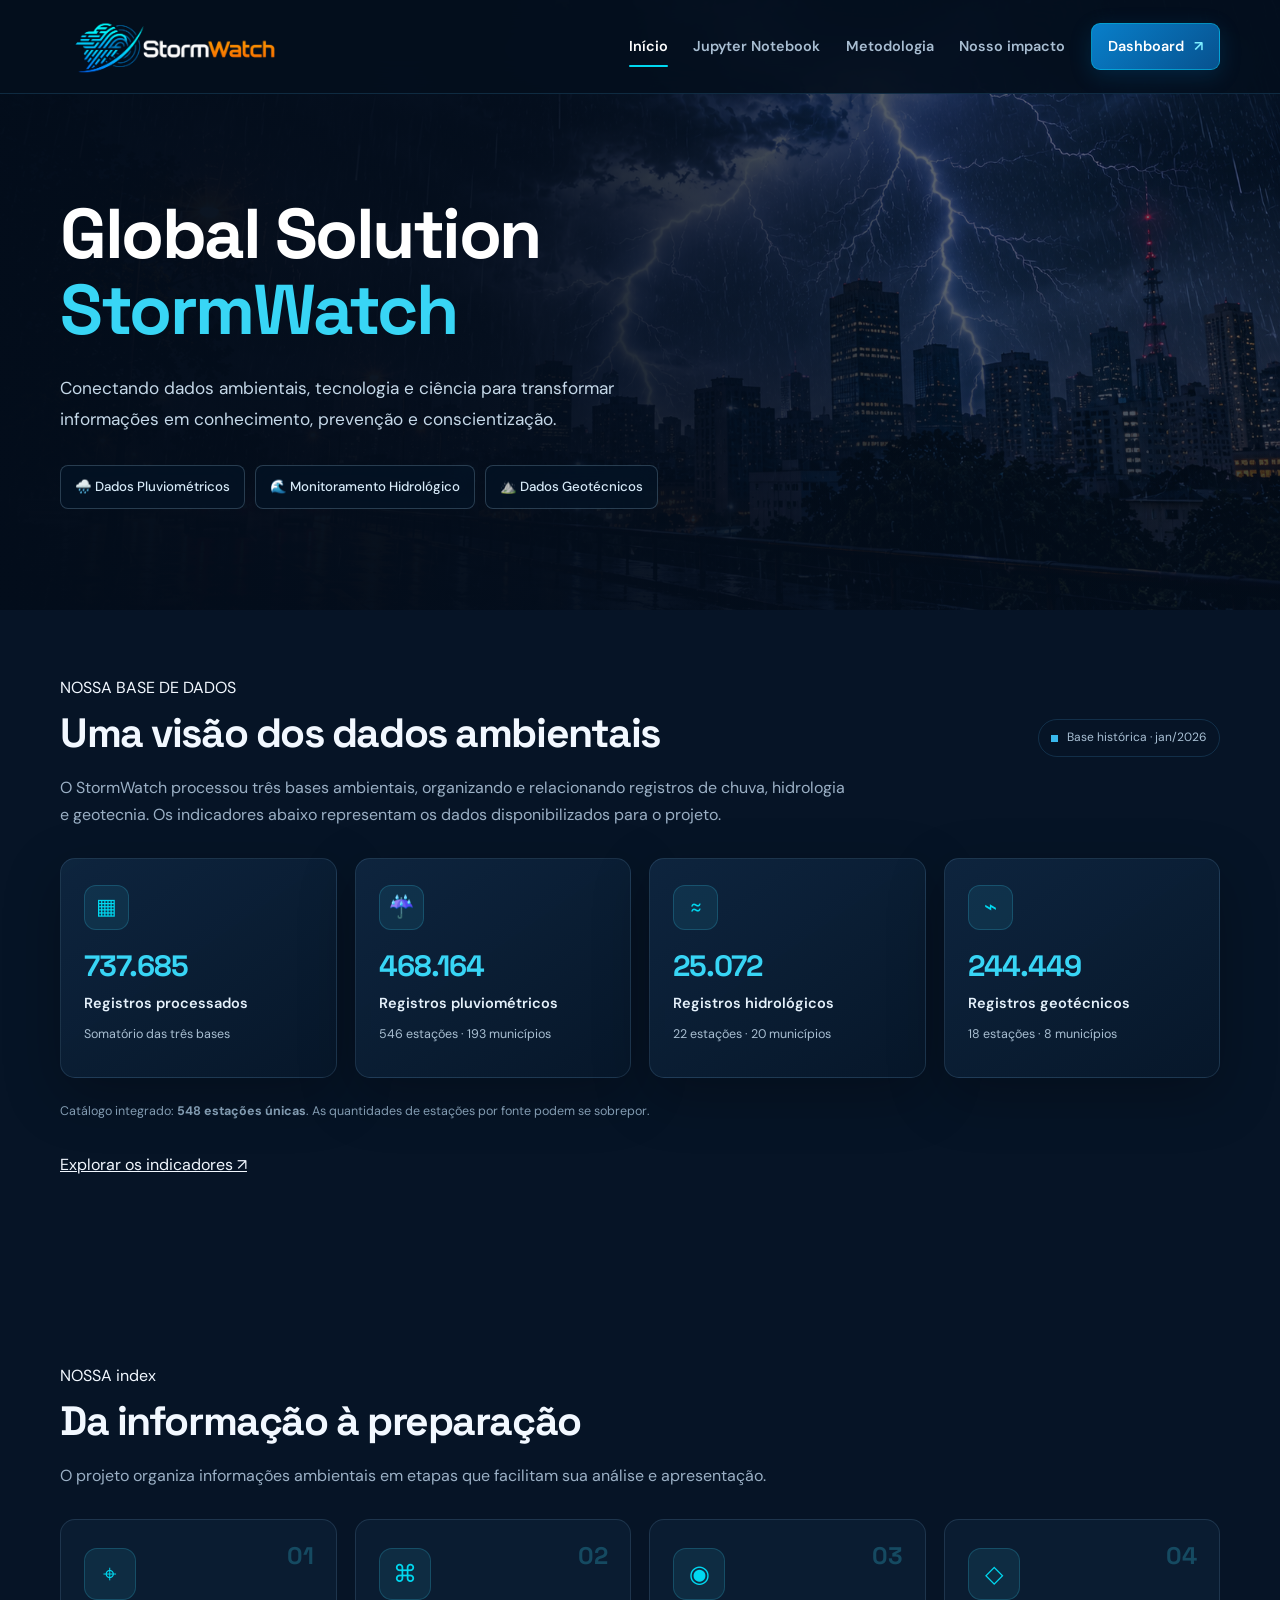
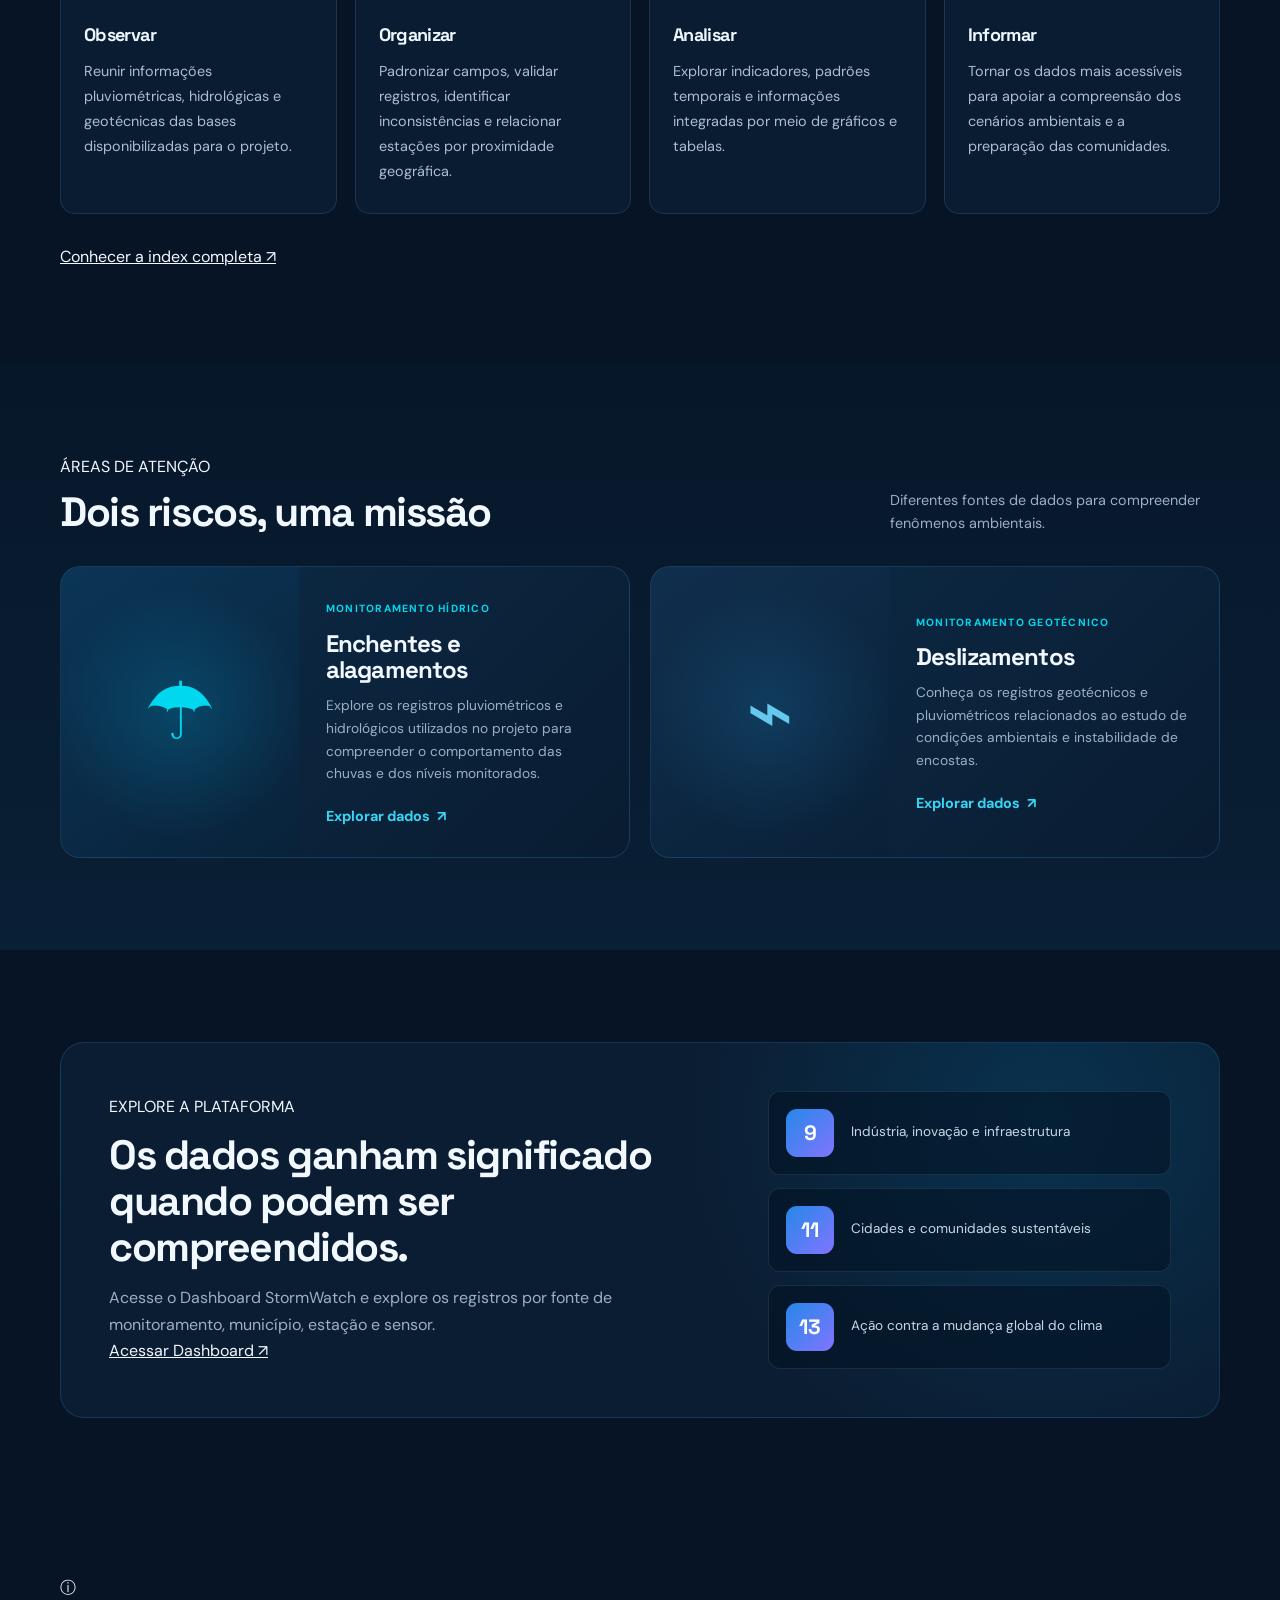
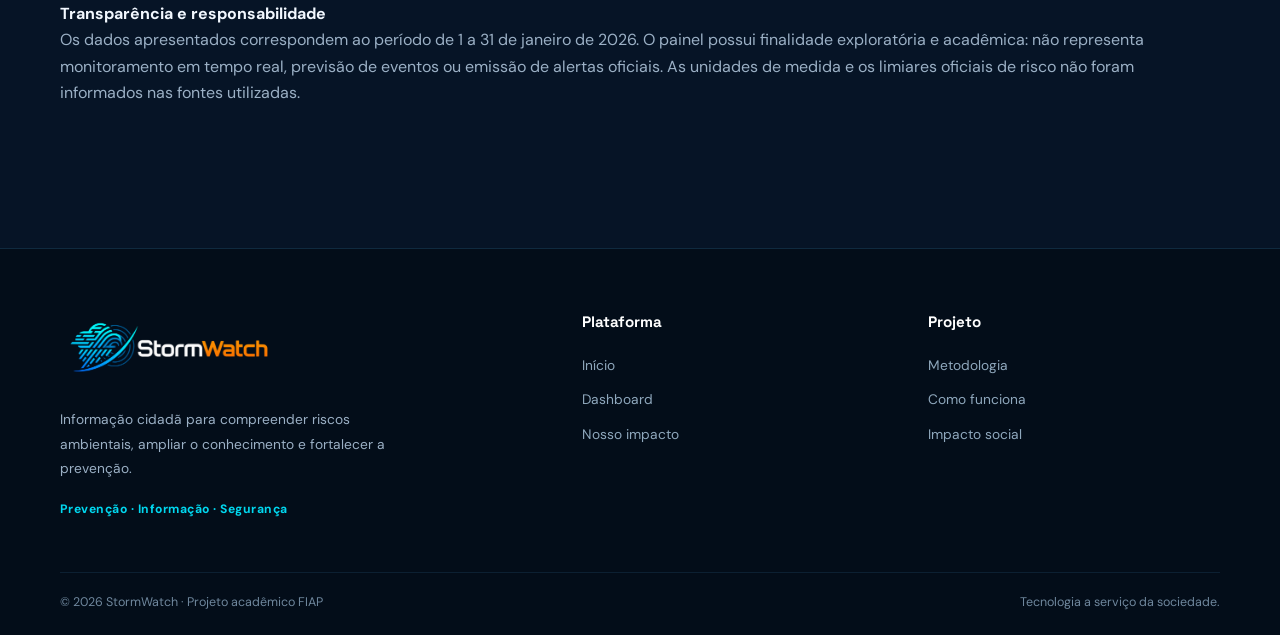
==== commit 2aa1faf6: "Hero Index" ====
--- a/index.html
+++ b/index.html
@@ -11,6 +11,7 @@
 
     <link rel="icon" href="/assets/img/logotipo.png">
     <link rel="stylesheet" href="/assets/css/style.css">
+    <link rel="stylesheet" href="assets/css/index.css">
 
     <script src="/assets/js/main.js" defer></script>
 </head>
@@ -18,27 +19,47 @@
 <body>
     <div id="header"></div>
     <main>
-        <div class="hero-visual" aria-label="Tempestade urbana com raios e chuva intensa">
+        
+        <!-- ========================================
+            HERO INDEX — STORMWATCH
+        ========================================= -->
+
+        <section class="index-hero">
 
             <img
-                src="assets/img/tempestade.png"
-                alt="Tempestade elétrica sobre uma região urbana durante chuva intensa"
-                class="hero-image"
+                src="/assets/img/tempestade.png"
+                alt="Tempestade avançando sobre uma região costeira"
+                class="index-hero-image"
             >
 
-            <div class="hero-image-overlay"></div>
-
-            <span class="float-tag tag-top">
-                <span class="pulse"></span>
-                MONITORAMENTO AMBIENTAL
-            </span>
-
-            <span class="float-tag tag-bottom">
-                OBSERVAR · CONECTAR · PREVENIR
-            </span>
-
-        </div>
-
+            <div class="index-hero-overlay"></div>
+
+            <div class="container index-hero-content">
+
+                <div class="index-hero-copy">
+
+                    <h1>
+                        Global Solution<br>
+                        <span>StormWatch</span>
+                    </h1>
+
+                    <p class="hero-lead">
+                        Conectando dados ambientais, tecnologia e ciência
+                        para transformar informações em conhecimento,
+                        prevenção e conscientização.
+                    </p>
+
+                    <div class="index-meta">
+                        <span>🌧️ Dados Pluviométricos</span>
+                        <span>🌊 Monitoramento Hidrológico</span>
+                        <span>⛰️ Dados Geotécnicos</span>
+                    </div>
+
+                </div>
+
+            </div>
+
+        </section>
 
         <!-- INDICADORES -->
         <section class="section section-tight" id="dados">
@@ -137,7 +158,7 @@
 
                 <div class="section-heading">
                     <div>
-                        <span class="eyebrow">NOSSA METODOLOGIA</span>
+                        <span class="eyebrow">NOSSA index</span>
                         <h2>Da informação à preparação</h2>
                     </div>
                 </div>
@@ -218,8 +239,8 @@
                 <div class="hero-actions" style="margin-top:30px;">
 
                     <a class="button button-ghost"
-                       href="/pages/metodologia.html">
-                        Conhecer a metodologia completa
+                       href="/pages/index.html">
+                        Conhecer a index completa
                         <span>↗</span>
                     </a>
 
--- a/assets/css/index.css
+++ b/assets/css/index.css
@@ -0,0 +1,1156 @@
+
+/* =========================================
+   STORMWATCH — NOSSO index
+   Estilização exclusiva da página index
+   Compatível com style.css
+========================================= */
+
+
+/* =========================================
+   1. VARIÁVEIS DA PÁGINA
+========================================= */
+
+:root {
+    --index-cyan: #38d5f5;
+    --index-blue: #2588e8;
+    --index-purple: #8174ff;
+
+    --index-bg: #071426;
+    --index-card: rgba(12, 31, 53, .78);
+    --index-border: rgba(130, 183, 220, .16);
+
+    --index-text: #edf7ff;
+    --index-muted: #a9bfd2;
+
+    --index-glow: rgba(56, 213, 245, .15);
+}
+
+
+/* =========================================
+   2. CONFIGURAÇÕES GERAIS
+========================================= */
+
+.inner-page {
+    overflow: hidden;
+}
+
+.inner-page > .section {
+    position: relative;
+    padding-top: 105px;
+    padding-bottom: 105px;
+}
+
+.inner-page > .section:nth-of-type(even) {
+    background: linear-gradient(
+        180deg,
+        rgba(9, 27, 48, .28),
+        rgba(5, 17, 32, .12)
+    );
+}
+
+.inner-page .container {
+    position: relative;
+    z-index: 1;
+}
+
+.inner-page p {
+    color: var(--index-muted);
+    line-height: 1.8;
+}
+
+.inner-page h2,
+.inner-page h3 {
+    color: var(--index-text);
+}
+
+
+/* =========================================
+   3. HERO index
+========================================= */
+
+.index-hero {
+    position: relative;
+    isolation: isolate;
+    width: 100%;
+    min-height: 610px;
+
+    display: flex;
+    align-items: center;
+
+    overflow: hidden;
+
+    background:
+        radial-gradient(
+            circle at 75% 50%,
+            rgba(16, 111, 157, .2),
+            transparent 45%
+        ),
+        #061426;
+}
+
+.index-hero-image {
+    position: absolute;
+    inset: 0;
+    z-index: -2;
+
+    width: 100%;
+    height: 100%;
+
+    object-fit: cover;
+    object-position: center 45%;
+
+    opacity: .72;
+}
+
+.index-hero-overlay {
+    position: absolute;
+    inset: 0;
+    z-index: -1;
+
+    background:
+        linear-gradient(
+            90deg,
+            rgba(3, 13, 27, .98) 0%,
+            rgba(3, 13, 27, .91) 38%,
+            rgba(3, 13, 27, .58) 68%,
+            rgba(3, 13, 27, .28) 100%
+        ),
+        linear-gradient(
+            0deg,
+            rgba(3, 13, 27, .8),
+            transparent 55%
+        );
+}
+
+.index-hero-content {
+    width: 100%;
+    padding-top: 95px;
+}
+
+.index-hero-copy {
+    max-width: 760px;
+}
+
+.index-hero-copy h1 {
+    margin: 0 0 25px;
+
+    color: #ffffff;
+
+    font-size: clamp(2.8rem, 5.5vw, 5.2rem);
+    font-weight: 800;
+    line-height: 1.08;
+    letter-spacing: -2.5px;
+}
+
+.index-hero-copy h1 span {
+    color: var(--index-cyan);
+}
+
+.index-hero-copy .hero-lead {
+    max-width: 650px;
+    margin: 0;
+
+    color: #c5d8e8;
+
+    font-size: 1.08rem;
+    line-height: 1.8;
+}
+
+.index-meta {
+    display: flex;
+    flex-wrap: wrap;
+    align-items: center;
+    gap: 10px;
+
+    margin-top: 30px;
+}
+
+.index-meta span {
+    display: inline-flex;
+    align-items: center;
+    gap: 7px;
+
+    padding: 10px 14px;
+
+    border: 1px solid rgba(150, 190, 220, .25);
+    border-radius: 8px;
+
+    background: rgba(4, 20, 38, .72);
+
+    backdrop-filter: blur(10px);
+    -webkit-backdrop-filter: blur(10px);
+
+    color: #d6e9f7;
+
+    font-size: .83rem;
+    font-weight: 500;
+
+    transition: all .25s ease;
+}
+
+.index-meta span:hover {
+    transform: translateY(-3px);
+
+    border-color: rgba(56, 213, 245, .5);
+
+    background: rgba(8, 35, 58, .9);
+
+    color: #ffffff;
+}
+
+
+/* =========================================
+   4. TÍTULOS E INTRODUÇÕES
+========================================= */
+
+.inner-page .section-heading {
+    display: flex;
+    align-items: flex-end;
+    justify-content: space-between;
+    gap: 35px;
+
+    margin-bottom: 28px;
+}
+
+.inner-page .eyebrow {
+    display: inline-block;
+
+    margin-bottom: 14px;
+
+    color: var(--index-cyan);
+
+    font-size: .76rem;
+    font-weight: 700;
+    letter-spacing: 2px;
+    text-transform: uppercase;
+}
+
+.inner-page .section-heading h2 {
+    max-width: 760px;
+    margin: 0;
+
+    color: var(--index-text);
+
+    font-size: clamp(1.9rem, 3.3vw, 2.8rem);
+    font-weight: 750;
+    line-height: 1.2;
+    letter-spacing: -1px;
+}
+
+.inner-page .section-intro {
+    max-width: 850px;
+
+    margin: 0 0 42px;
+
+    color: var(--index-muted);
+
+    font-size: 1rem;
+    line-height: 1.85;
+}
+
+.inner-page .heading-side {
+    max-width: 370px;
+    margin: 0;
+
+    color: var(--index-muted);
+
+    font-size: .94rem;
+    line-height: 1.8;
+}
+
+
+/* =========================================
+   5. CARDS DE CONTEÚDO
+========================================= */
+
+.content-grid {
+    display: grid;
+    grid-template-columns: repeat(2, minmax(0, 1fr));
+    gap: 22px;
+}
+
+.content-card {
+    position: relative;
+
+    min-width: 0;
+    padding: 32px;
+
+    overflow: hidden;
+
+    border: 1px solid var(--index-border);
+    border-radius: 16px;
+
+    background:
+        linear-gradient(
+            145deg,
+            rgba(17, 43, 69, .88),
+            rgba(8, 24, 43, .94)
+        );
+
+    transition:
+        transform .3s ease,
+        border-color .3s ease,
+        box-shadow .3s ease;
+}
+
+.content-card::before {
+    content: "";
+
+    position: absolute;
+    top: 0;
+    left: 0;
+
+    width: 100%;
+    height: 2px;
+
+    background: linear-gradient(
+        90deg,
+        var(--index-cyan),
+        transparent 75%
+    );
+
+    opacity: .65;
+}
+
+.content-card:hover {
+    transform: translateY(-5px);
+
+    border-color: rgba(56, 213, 245, .38);
+
+    box-shadow: 0 18px 45px rgba(0, 0, 0, .2);
+}
+
+.content-card .stat-icon {
+    display: flex;
+    align-items: center;
+    justify-content: center;
+
+    width: 52px;
+    height: 52px;
+
+    margin-bottom: 24px;
+
+    border: 1px solid rgba(56, 213, 245, .2);
+    border-radius: 13px;
+
+    background: rgba(56, 213, 245, .09);
+
+    font-size: 1.55rem;
+}
+
+.content-card .card-kicker {
+    display: block;
+
+    margin-bottom: 10px;
+
+    color: var(--index-cyan);
+
+    font-size: .7rem;
+    font-weight: 700;
+    letter-spacing: 1.6px;
+}
+
+.content-card h2 {
+    margin: 0 0 16px;
+
+    color: #edf7ff;
+
+    font-size: 1.35rem;
+    line-height: 1.35;
+}
+
+.content-card p {
+    margin: 0 0 13px;
+
+    color: var(--index-muted);
+
+    font-size: .93rem;
+    line-height: 1.8;
+}
+
+.content-card p:last-child {
+    margin-bottom: 0;
+}
+
+.content-card.note-card {
+    background:
+        linear-gradient(
+            145deg,
+            rgba(14, 51, 75, .9),
+            rgba(8, 27, 48, .96)
+        );
+}
+
+
+/* =========================================
+   6. index SOCIAL
+========================================= */
+
+.index-section {
+    position: relative;
+}
+
+.index-section.risk-section .content-grid {
+    grid-template-columns: repeat(4, minmax(0, 1fr));
+    gap: 16px;
+}
+
+.index-section.risk-section .content-card {
+    padding: 25px 21px;
+}
+
+.index-section.risk-section .content-card .stat-icon {
+    width: 46px;
+    height: 46px;
+
+    margin-bottom: 20px;
+
+    font-size: 1.35rem;
+}
+
+.index-section.risk-section .content-card h2 {
+    font-size: 1.08rem;
+}
+
+.index-section.risk-section .content-card p {
+    font-size: .87rem;
+}
+
+
+/* =========================================
+   7. index AMBIENTAL
+========================================= */
+
+.steps-grid {
+    display: grid;
+    grid-template-columns: repeat(4, minmax(0, 1fr));
+    gap: 18px;
+}
+
+.step-card {
+    position: relative;
+
+    min-width: 0;
+    min-height: 270px;
+
+    padding: 28px 23px;
+
+    overflow: hidden;
+
+    border: 1px solid var(--index-border);
+    border-radius: 15px;
+
+    background: var(--index-card);
+
+    transition:
+        transform .3s ease,
+        border-color .3s ease,
+        background .3s ease;
+}
+
+.step-card:hover {
+    transform: translateY(-5px);
+
+    border-color: rgba(56, 213, 245, .4);
+
+    background: rgba(14, 43, 69, .95);
+}
+
+.step-number {
+    position: absolute;
+    top: 20px;
+    right: 22px;
+
+    color: rgba(56, 213, 245, .25);
+
+    font-size: 1.5rem;
+    font-weight: 800;
+}
+
+.step-symbol {
+    display: flex;
+    align-items: center;
+    justify-content: center;
+
+    width: 52px;
+    height: 52px;
+
+    margin-bottom: 25px;
+
+    border: 1px solid rgba(56, 213, 245, .2);
+    border-radius: 13px;
+
+    background: rgba(56, 213, 245, .09);
+
+    font-size: 1.5rem;
+}
+
+.step-card h3 {
+    margin: 0 0 13px;
+
+    color: #edf7ff;
+
+    font-size: 1.13rem;
+}
+
+.step-card p {
+    margin: 0;
+
+    color: var(--index-muted);
+
+    font-size: .9rem;
+    line-height: 1.75;
+}
+
+
+/* =========================================
+   8. index TECNOLÓGICO
+========================================= */
+
+.stats-grid {
+    display: grid;
+    grid-template-columns: repeat(4, minmax(0, 1fr));
+    gap: 18px;
+}
+
+.stat-card {
+    display: flex;
+    flex-direction: column;
+    align-items: flex-start;
+
+    min-width: 0;
+    min-height: 220px;
+
+    padding: 26px 23px;
+
+    border: 1px solid var(--index-border);
+    border-radius: 15px;
+
+    background:
+        linear-gradient(
+            145deg,
+            rgba(15, 39, 65, .9),
+            rgba(7, 23, 42, .95)
+        );
+
+    transition:
+        transform .3s ease,
+        border-color .3s ease,
+        box-shadow .3s ease;
+}
+
+.stat-card:hover {
+    transform: translateY(-5px);
+
+    border-color: rgba(56, 213, 245, .4);
+
+    box-shadow: 0 15px 35px rgba(0, 0, 0, .2);
+}
+
+.stat-card .stat-icon {
+    display: flex;
+    align-items: center;
+    justify-content: center;
+
+    width: 45px;
+    height: 45px;
+
+    margin-bottom: 20px;
+
+    border: 1px solid rgba(56, 213, 245, .2);
+    border-radius: 12px;
+
+    background: rgba(56, 213, 245, .09);
+
+    font-size: 1.35rem;
+}
+
+.stat-card strong {
+    display: block;
+
+    margin-bottom: 7px;
+
+    color: var(--index-cyan);
+
+    font-size: clamp(1.6rem, 2.3vw, 2.1rem);
+    font-weight: 800;
+    line-height: 1.1;
+    letter-spacing: -1px;
+}
+
+.stat-card > span:not(.stat-icon) {
+    color: #e5f1fb;
+
+    font-size: .91rem;
+    font-weight: 600;
+}
+
+.stat-card small {
+    margin-top: 9px;
+
+    color: var(--index-muted);
+
+    font-size: .78rem;
+    line-height: 1.5;
+}
+
+.data-footnote {
+    margin: 23px 0 0;
+
+    color: #829bb1 !important;
+
+    font-size: .78rem;
+    line-height: 1.7;
+}
+
+
+/* =========================================
+   9. AGENDA 2030 — ODS
+========================================= */
+
+.index-panel {
+    display: grid;
+    grid-template-columns: 1fr 1fr;
+    align-items: center;
+    gap: 45px;
+
+    padding: 42px;
+
+    border: 1px solid rgba(56, 213, 245, .2);
+    border-radius: 20px;
+
+    background:
+        radial-gradient(
+            circle at 0% 0%,
+            rgba(37, 136, 232, .13),
+            transparent 45%
+        ),
+        linear-gradient(
+            135deg,
+            rgba(12, 36, 62, .96),
+            rgba(7, 22, 41, .98)
+        );
+
+    box-shadow: 0 20px 55px rgba(0, 0, 0, .16);
+}
+
+.index-panel > div:first-child h2 {
+    margin: 0 0 18px;
+
+    color: #ffffff;
+
+    font-size: clamp(1.65rem, 2.8vw, 2.35rem);
+    line-height: 1.25;
+    letter-spacing: -.7px;
+}
+
+.index-panel > div:first-child p {
+    margin: 0;
+
+    color: var(--index-muted);
+
+    font-size: .95rem;
+    line-height: 1.85;
+}
+
+.ods-list {
+    display: flex;
+    flex-direction: column;
+    gap: 13px;
+}
+
+.ods-item {
+    display: flex;
+    align-items: center;
+    gap: 17px;
+
+    padding: 17px;
+
+    border: 1px solid rgba(130, 183, 220, .14);
+    border-radius: 12px;
+
+    background: rgba(3, 17, 33, .55);
+
+    transition:
+        border-color .25s ease,
+        transform .25s ease;
+}
+
+.ods-item:hover {
+    transform: translateX(4px);
+
+    border-color: rgba(56, 213, 245, .35);
+}
+
+.ods-item > b {
+    display: flex;
+    align-items: center;
+    justify-content: center;
+
+    flex: 0 0 48px;
+
+    width: 48px;
+    height: 48px;
+
+    border-radius: 11px;
+
+    background: linear-gradient(
+        135deg,
+        var(--index-blue),
+        var(--index-purple)
+    );
+
+    color: #ffffff;
+
+    font-size: 1.3rem;
+    font-weight: 800;
+}
+
+.ods-item strong {
+    display: block;
+
+    margin-bottom: 5px;
+
+    color: #eaf6ff;
+
+    font-size: .91rem;
+}
+
+.ods-item p {
+    margin: 0;
+
+    color: var(--index-muted);
+
+    font-size: .81rem;
+    line-height: 1.6;
+}
+
+
+/* =========================================
+   10. TRANSPARÊNCIA
+========================================= */
+
+.inner-page .section-tight {
+    padding-top: 55px;
+    padding-bottom: 55px;
+}
+
+.callout {
+    position: relative;
+
+    padding: 30px 34px;
+
+    border: 1px solid rgba(56, 213, 245, .2);
+    border-left: 3px solid var(--index-cyan);
+    border-radius: 12px;
+
+    background: rgba(10, 32, 54, .72);
+}
+
+.callout > strong {
+    display: block;
+
+    margin-bottom: 15px;
+
+    color: #eaf7ff;
+
+    font-size: 1.05rem;
+}
+
+.callout p {
+    margin: 0 0 13px;
+
+    color: var(--index-muted);
+
+    font-size: .9rem;
+    line-height: 1.8;
+}
+
+.callout p:last-of-type {
+    margin-bottom: 18px;
+}
+
+.text-link {
+    display: inline-flex;
+    align-items: center;
+    gap: 7px;
+
+    color: var(--index-cyan);
+
+    font-size: .9rem;
+    font-weight: 700;
+    text-decoration: none;
+
+    transition:
+        gap .25s ease,
+        color .25s ease;
+}
+
+.text-link:hover {
+    gap: 12px;
+    color: #ffffff;
+}
+
+
+/* =========================================
+   11. CHAMADA FINAL
+========================================= */
+
+.index-section > .container > .index-panel:last-child {
+    grid-template-columns: 1.3fr .7fr;
+    align-items: center;
+}
+
+.index-section > .container > .index-panel:last-child > div:last-child {
+    display: flex;
+    flex-wrap: wrap;
+    align-items: center;
+    justify-content: flex-end;
+    gap: 12px;
+}
+
+.index-section .button {
+    display: inline-flex;
+    align-items: center;
+    justify-content: center;
+    gap: 10px;
+
+    min-height: 46px;
+    padding: 12px 20px;
+
+    border-radius: 9px;
+
+    font-size: .88rem;
+    font-weight: 700;
+    text-decoration: none;
+
+    transition:
+        transform .25s ease,
+        background .25s ease,
+        border-color .25s ease,
+        box-shadow .25s ease;
+}
+
+.index-section .button:hover {
+    transform: translateY(-3px);
+}
+
+.index-section .button-primary {
+    border: 1px solid var(--index-cyan);
+
+    background: linear-gradient(
+        135deg,
+        var(--index-blue),
+        #1764c7
+    );
+
+    color: #ffffff;
+
+    box-shadow: 0 8px 25px rgba(37, 136, 232, .2);
+}
+
+.index-section .button-primary:hover {
+    background: linear-gradient(
+        135deg,
+        #36b7f0,
+        #2678db
+    );
+
+    box-shadow: 0 12px 30px rgba(37, 136, 232, .3);
+}
+
+.index-section .button-ghost {
+    border: 1px solid rgba(160, 196, 225, .3);
+
+    background: rgba(8, 24, 43, .5);
+
+    color: #d7e8f6;
+}
+
+.index-section .button-ghost:hover {
+    border-color: var(--index-cyan);
+
+    background: rgba(56, 213, 245, .08);
+
+    color: #ffffff;
+}
+
+
+/* =========================================
+   12. RESPONSIVIDADE — NOTEBOOK
+========================================= */
+
+@media (max-width: 1100px) {
+
+    .index-section.risk-section .content-grid {
+        grid-template-columns: repeat(2, minmax(0, 1fr));
+    }
+
+    .steps-grid,
+    .stats-grid {
+        grid-template-columns: repeat(2, minmax(0, 1fr));
+    }
+
+    .index-panel {
+        gap: 30px;
+        padding: 34px;
+    }
+
+}
+
+
+/* =========================================
+   13. RESPONSIVIDADE — TABLET
+========================================= */
+
+@media (max-width: 800px) {
+
+    .inner-page > .section {
+        padding-top: 80px;
+        padding-bottom: 80px;
+    }
+
+    .index-hero {
+        min-height: 570px;
+    }
+
+    .index-hero-content {
+        padding-top: 80px;
+        padding-bottom: 80px;
+    }
+
+    .index-hero-copy h1 {
+        font-size: clamp(2.6rem, 7vw, 4rem);
+    }
+
+    .inner-page .section-heading {
+        display: block;
+    }
+
+    .inner-page .heading-side {
+        max-width: 650px;
+        margin-top: 18px;
+    }
+
+    .index-panel {
+        grid-template-columns: 1fr;
+    }
+
+    .index-section > .container > .index-panel:last-child {
+        grid-template-columns: 1fr;
+    }
+
+    .index-section > .container > .index-panel:last-child > div:last-child {
+        justify-content: flex-start;
+    }
+
+}
+
+
+/* =========================================
+   14. RESPONSIVIDADE — CELULAR
+========================================= */
+
+@media (max-width: 600px) {
+
+    .inner-page > .section {
+        padding-top: 65px;
+        padding-bottom: 65px;
+    }
+
+    .index-hero {
+        min-height: 610px;
+        align-items: flex-end;
+    }
+
+    .index-hero-image {
+        object-position: 58% center;
+    }
+
+    .index-hero-overlay {
+        background:
+            linear-gradient(
+                0deg,
+                rgba(3, 13, 27, .98) 0%,
+                rgba(3, 13, 27, .85) 48%,
+                rgba(3, 13, 27, .3) 100%
+            );
+    }
+
+    .index-hero-content {
+        padding-top: 110px;
+        padding-bottom: 55px;
+    }
+
+    .index-hero-copy h1 {
+        font-size: clamp(2.35rem, 10vw, 3.4rem);
+        letter-spacing: -1.5px;
+    }
+
+    .index-hero-copy .hero-lead {
+        font-size: .95rem;
+    }
+
+    .index-meta {
+        gap: 8px;
+        margin-top: 24px;
+    }
+
+    .index-meta span {
+        padding: 8px 10px;
+        font-size: .74rem;
+    }
+
+    .inner-page .section-heading h2 {
+        font-size: 1.85rem;
+    }
+
+    .inner-page .section-intro {
+        font-size: .92rem;
+    }
+
+    .content-grid,
+    .index-section.risk-section .content-grid,
+    .steps-grid,
+    .stats-grid {
+        grid-template-columns: 1fr;
+    }
+
+    .content-card {
+        padding: 26px;
+    }
+
+    .index-section.risk-section .content-card {
+        padding: 26px;
+    }
+
+    .step-card {
+        min-height: auto;
+        padding: 25px;
+    }
+
+    .stat-card {
+        min-height: 190px;
+    }
+
+    .index-panel {
+        padding: 26px 22px;
+        border-radius: 15px;
+    }
+
+    .ods-item {
+        align-items: flex-start;
+        padding: 14px;
+    }
+
+    .callout {
+        padding: 25px 22px;
+    }
+
+    .index-section > .container > .index-panel:last-child > div:last-child {
+        flex-direction: column;
+        align-items: stretch;
+    }
+
+    .index-section .button {
+        width: 100%;
+    }
+
+}
+
+
+/* =========================================
+   15. RESPONSIVIDADE — CELULARES PEQUENOS
+========================================= */
+
+@media (max-width: 380px) {
+
+    .index-hero-copy h1 {
+        font-size: 2.2rem;
+    }
+
+    .index-meta span {
+        font-size: .69rem;
+    }
+
+    .inner-page .section-heading h2 {
+        font-size: 1.65rem;
+    }
+
+    .content-card,
+    .index-section.risk-section .content-card {
+        padding: 22px;
+    }
+
+    .index-panel {
+        padding: 22px 18px;
+    }
+
+}
+
+
+/* =========================================
+   16. ACESSIBILIDADE — MOVIMENTO REDUZIDO
+========================================= */
+
+@media (prefers-reduced-motion: reduce) {
+
+    .content-card,
+    .step-card,
+    .stat-card,
+    .ods-item,
+    .index-meta span,
+    .index-section .button,
+    .text-link {
+        transition: none;
+    }
+
+    .content-card:hover,
+    .step-card:hover,
+    .stat-card:hover,
+    .ods-item:hover,
+    .index-meta span:hover,
+    .index-section .button:hover {
+        transform: none;
+    }
+
+}
+
+/* =========================================
+   AJUSTE — POSICIONAMENTO DO TEXTO DO HERO
+========================================= */
+
+.index-hero-content {
+    width: 100%;
+    max-width: 1160px;
+    margin-inline: auto;
+    padding-right: 35px;
+}
+
+.index-hero-copy {
+    max-width: 720px;
+}
+
+/* Notebook */
+@media (max-width: 800px) {
+    .index-hero-content {
+        padding-left: 30px;
+        padding-right: 30px;
+    }
+
+    .index-hero-copy {
+        padding-left: 10px;
+    }
+}
+
+/* Celular */
+@media (max-width: 600px) {
+    .index-hero-content {
+        padding-left: 22px;
+        padding-right: 22px;
+    }
+
+    .index-hero-copy {
+        padding-left: 0;
+    }
+}
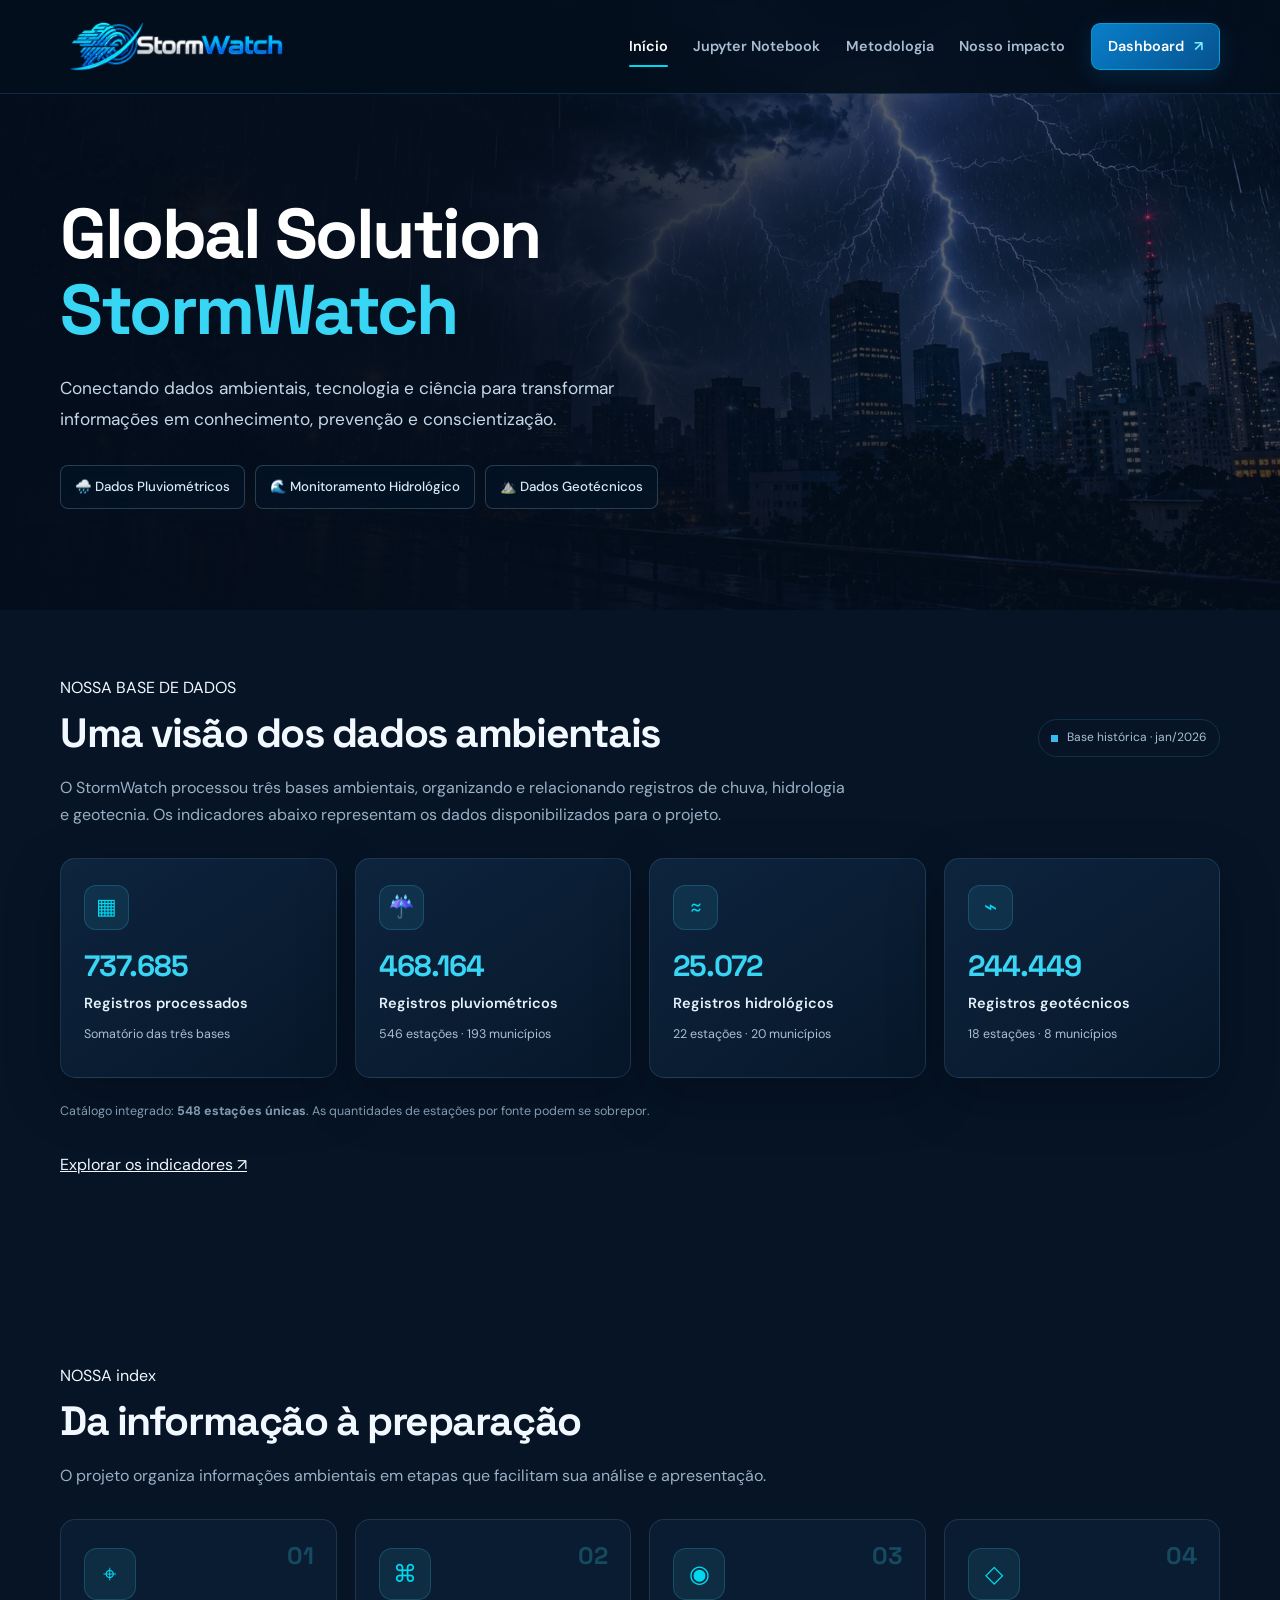
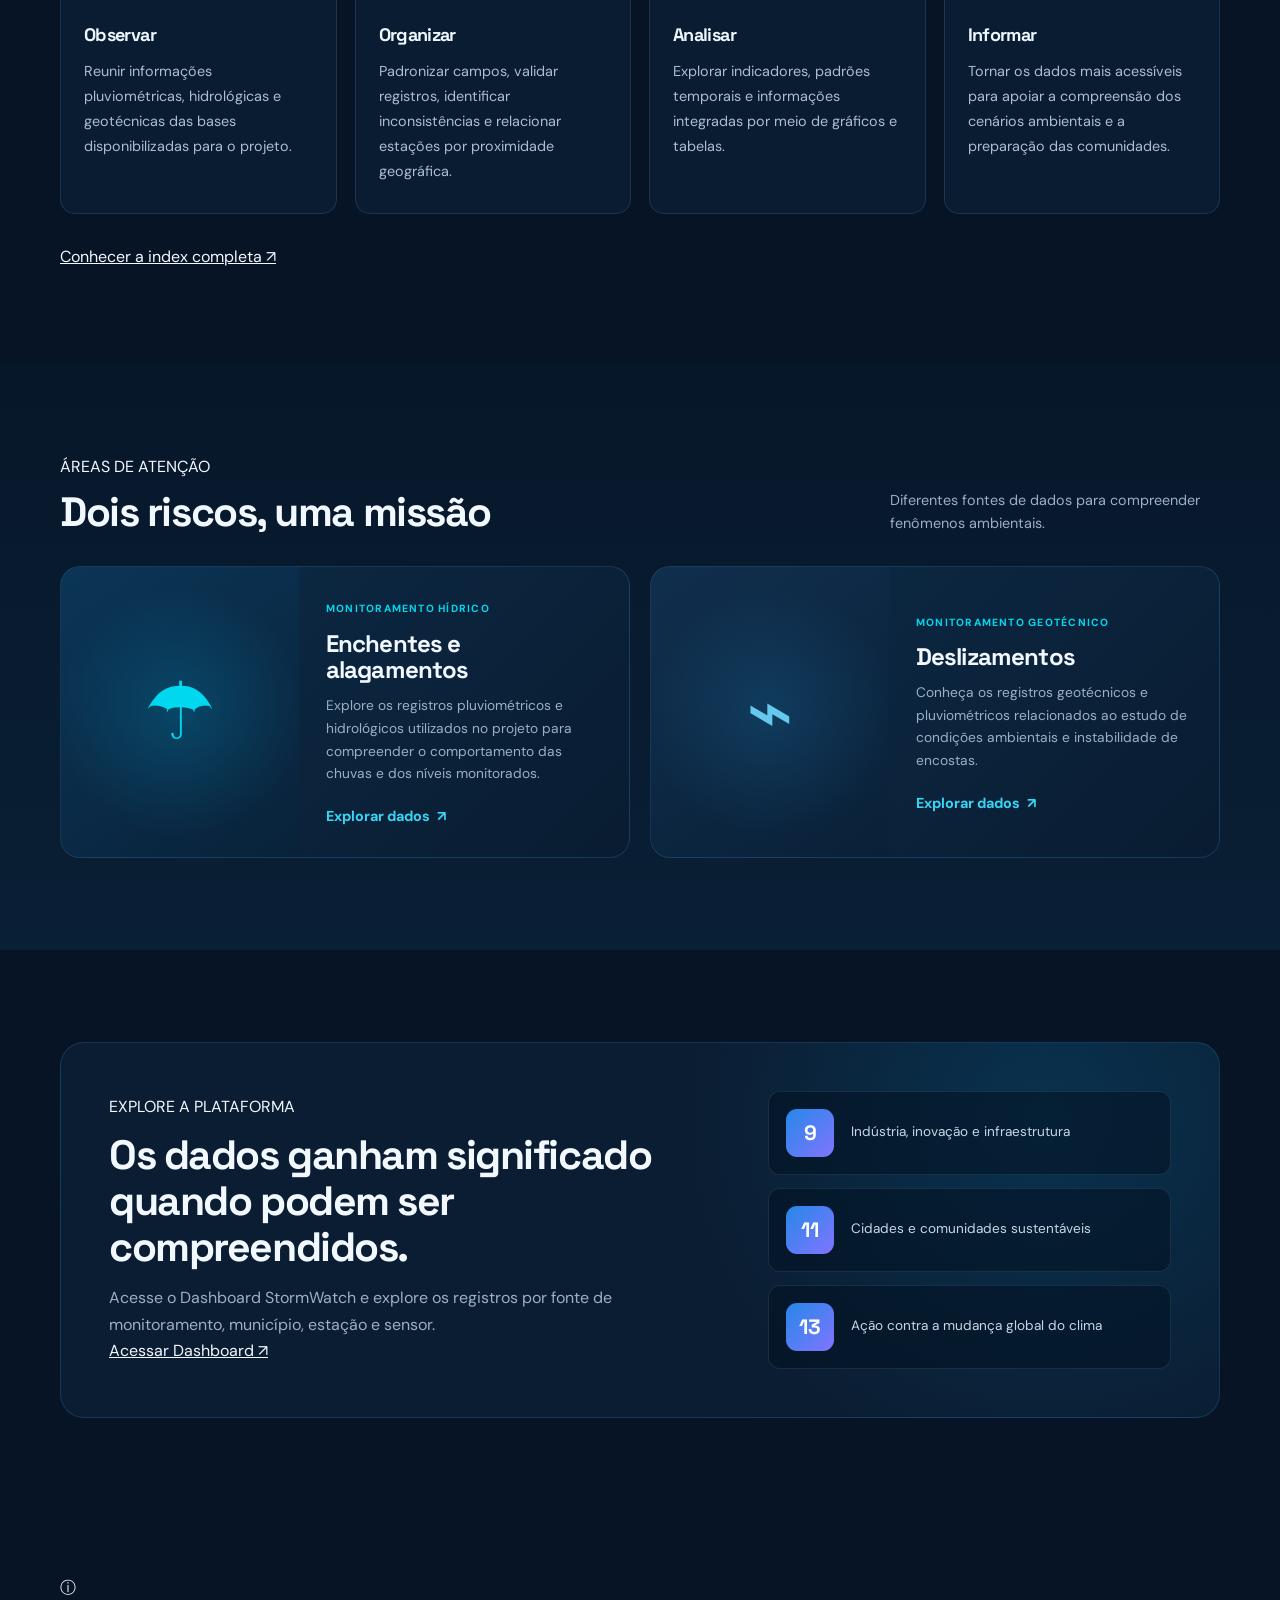
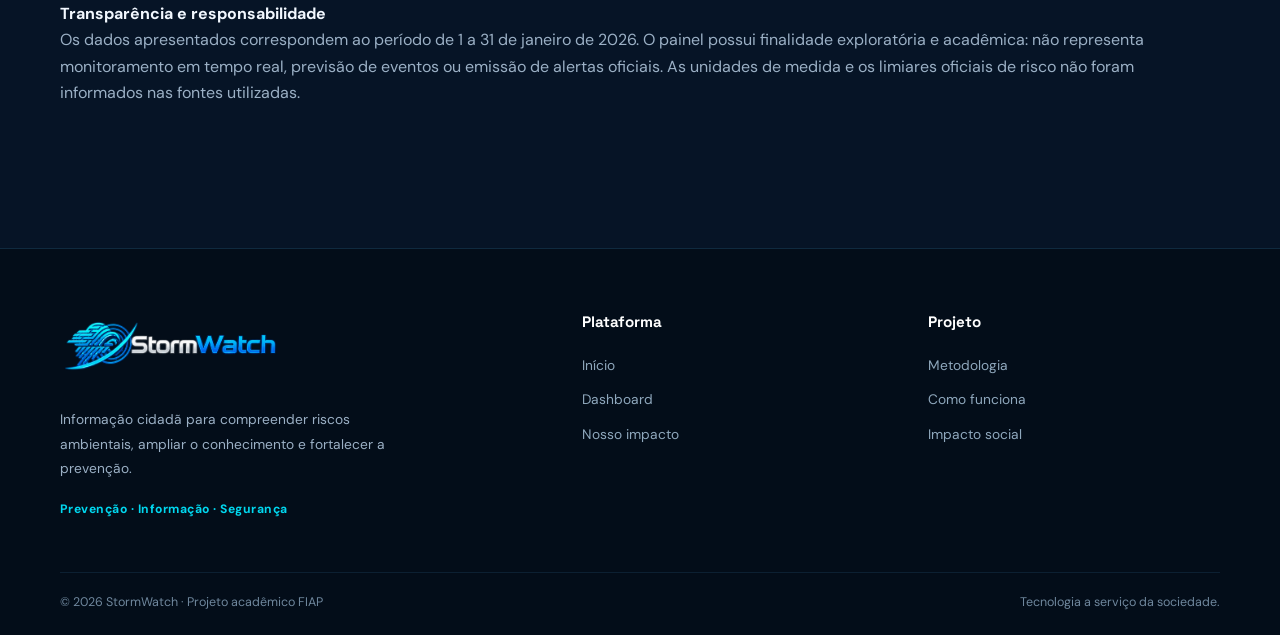
==== commit a989731e: "Change Index PNG to WEBP" ====
--- a/index.html
+++ b/index.html
@@ -9,7 +9,7 @@
 
     <title>StormWatch | Informação para proteger vidas</title>
 
-    <link rel="icon" href="/assets/img/logotipo.png">
+    <link rel="icon" href="/assets/img/logotipo.webp">
     <link rel="stylesheet" href="/assets/css/style.css">
     <link rel="stylesheet" href="assets/css/index.css">
 
@@ -27,7 +27,7 @@
         <section class="index-hero">
 
             <img
-                src="/assets/img/tempestade.png"
+                src="/assets/img/tempestade.webp"
                 alt="Tempestade avançando sobre uma região costeira"
                 class="index-hero-image"
             >
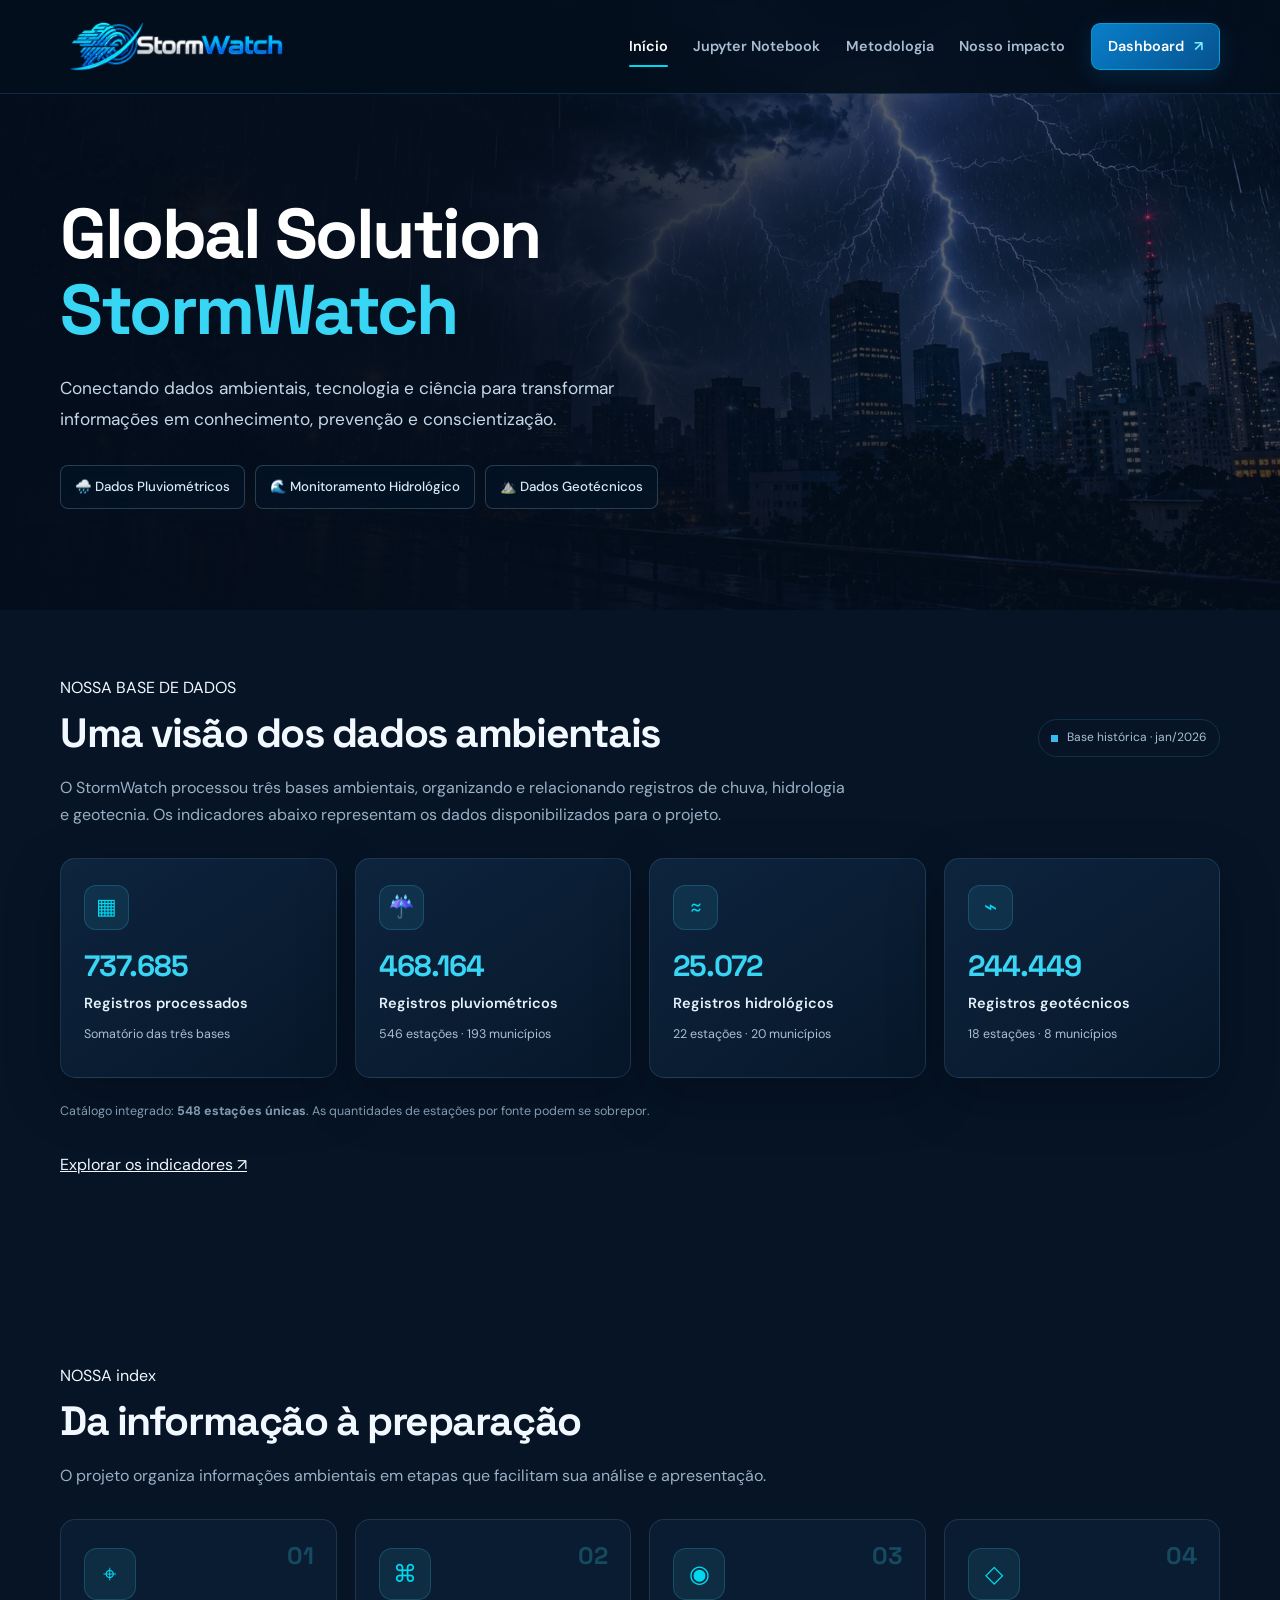
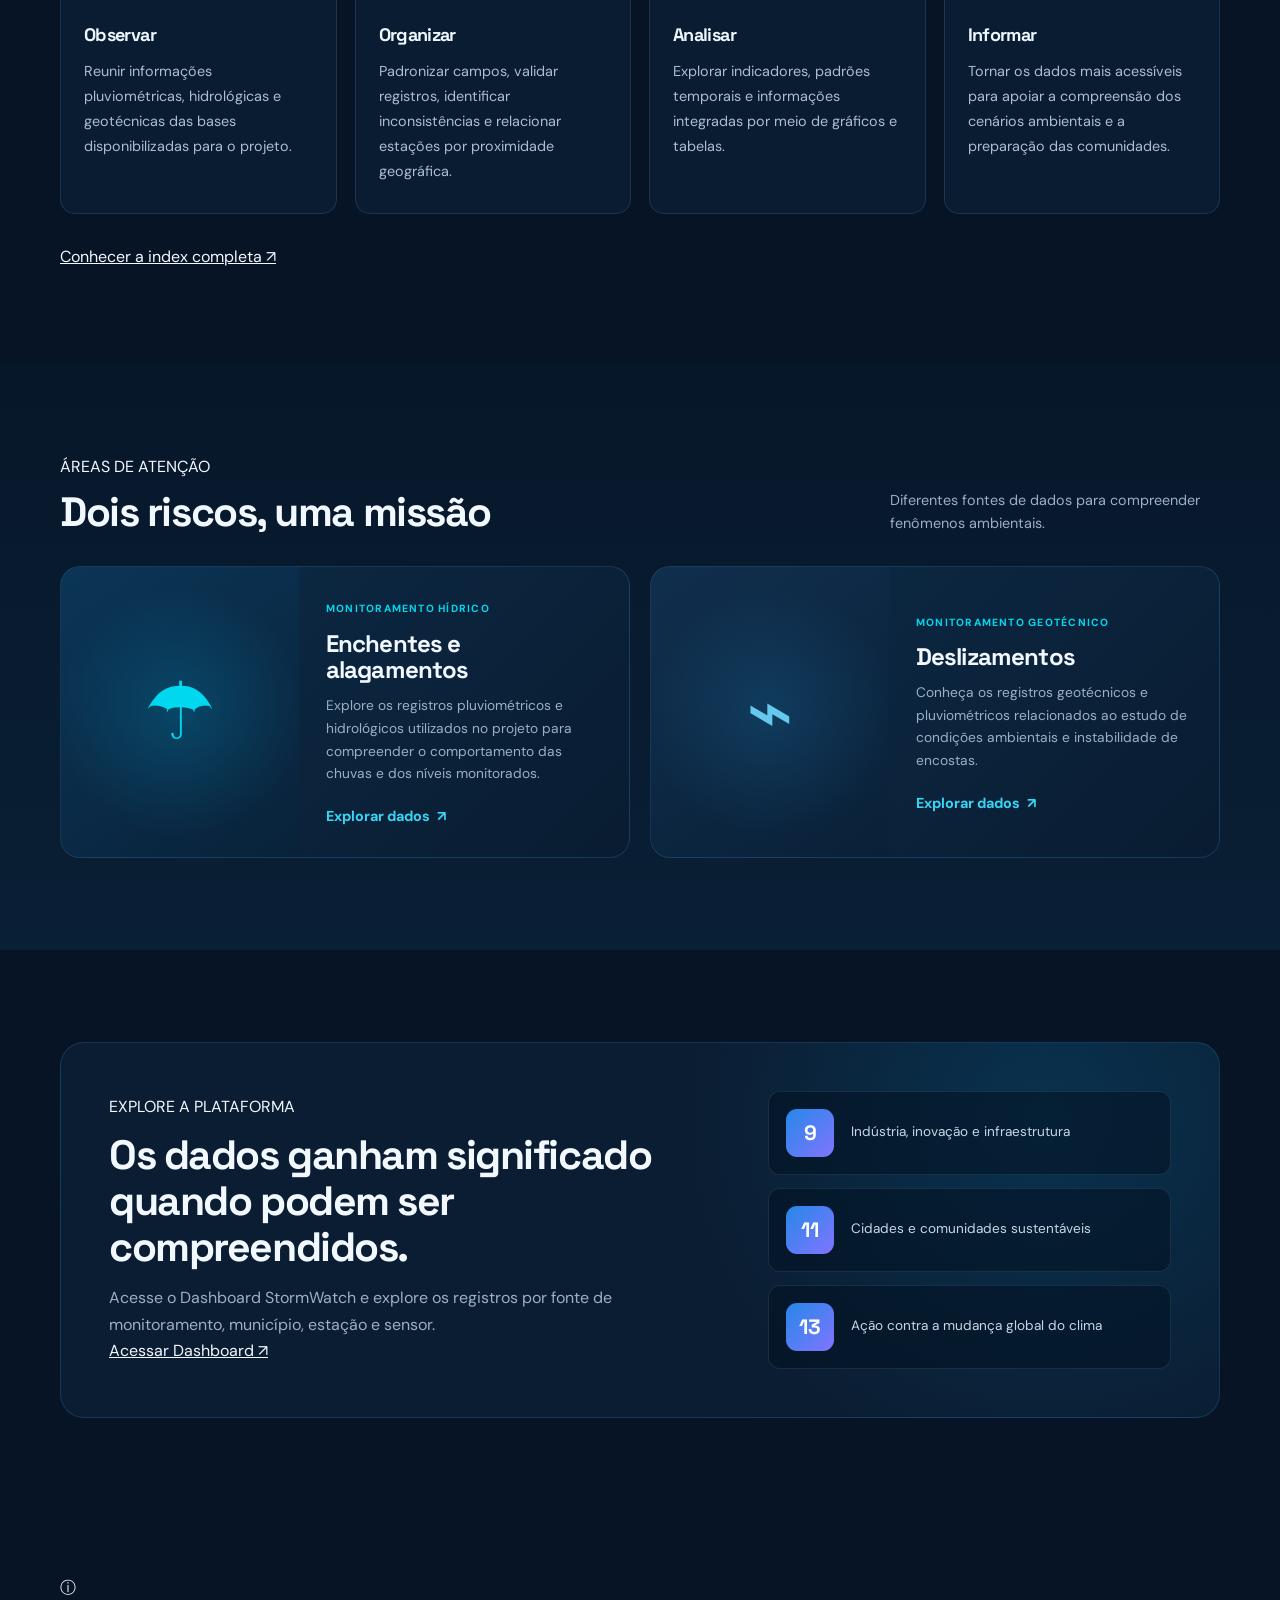
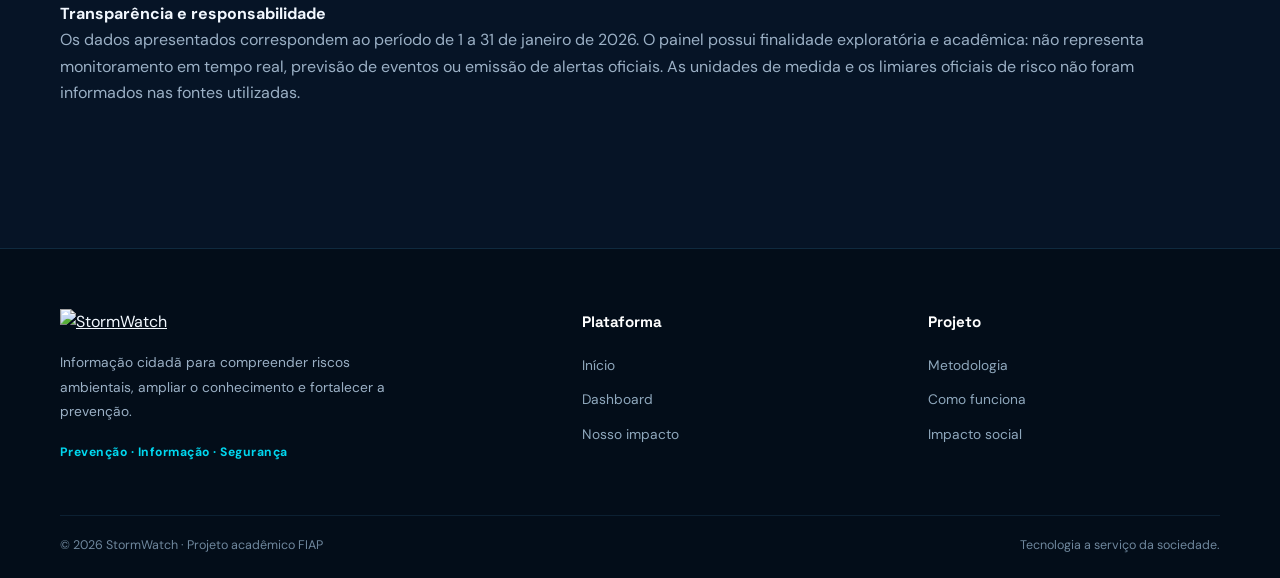
==== commit ca8b6310: "Duplicity" ====
--- a/index.html
+++ b/index.html
@@ -9,7 +9,7 @@
 
     <title>StormWatch | Informação para proteger vidas</title>
 
-    <link rel="icon" href="/assets/img/logotipo.webp">
+    <link rel="icon" type="image/webp" href="/assets/img/favicon.webp">
     <link rel="stylesheet" href="/assets/css/style.css">
     <link rel="stylesheet" href="assets/css/index.css">
 
